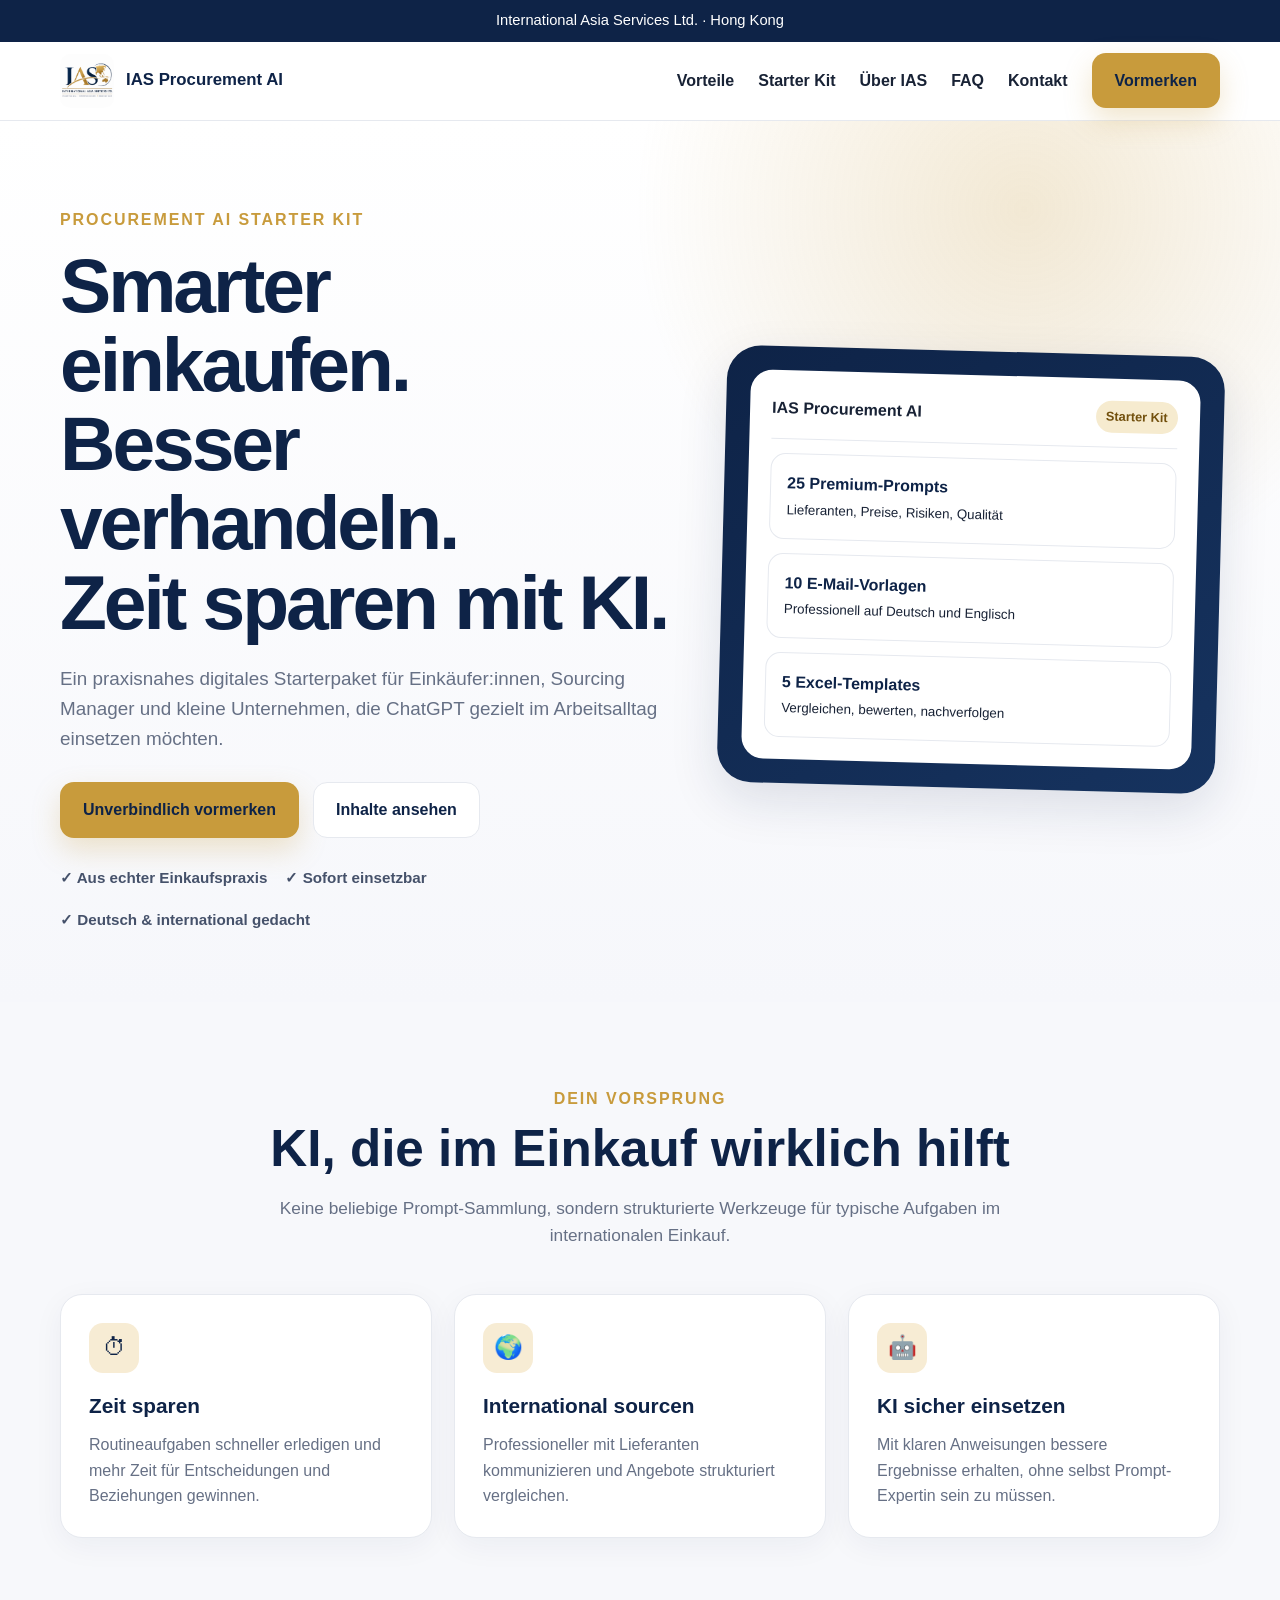
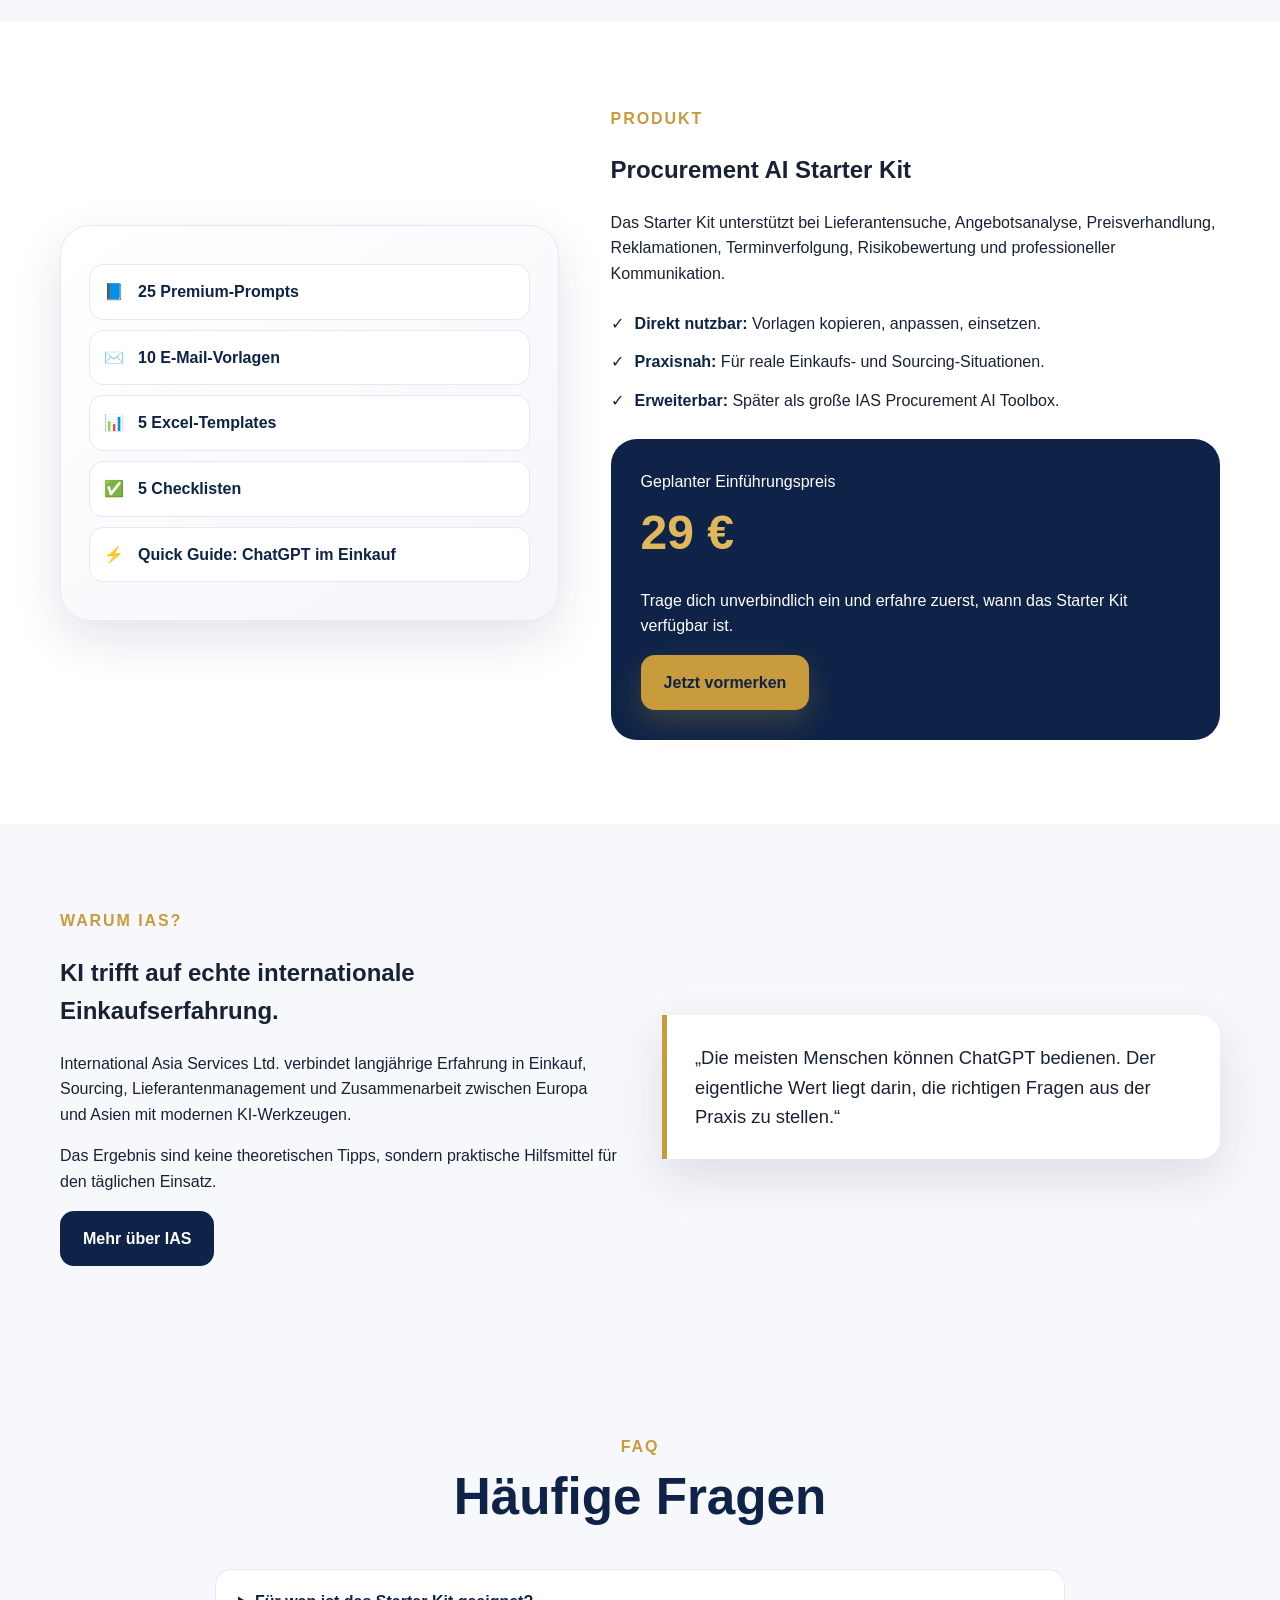
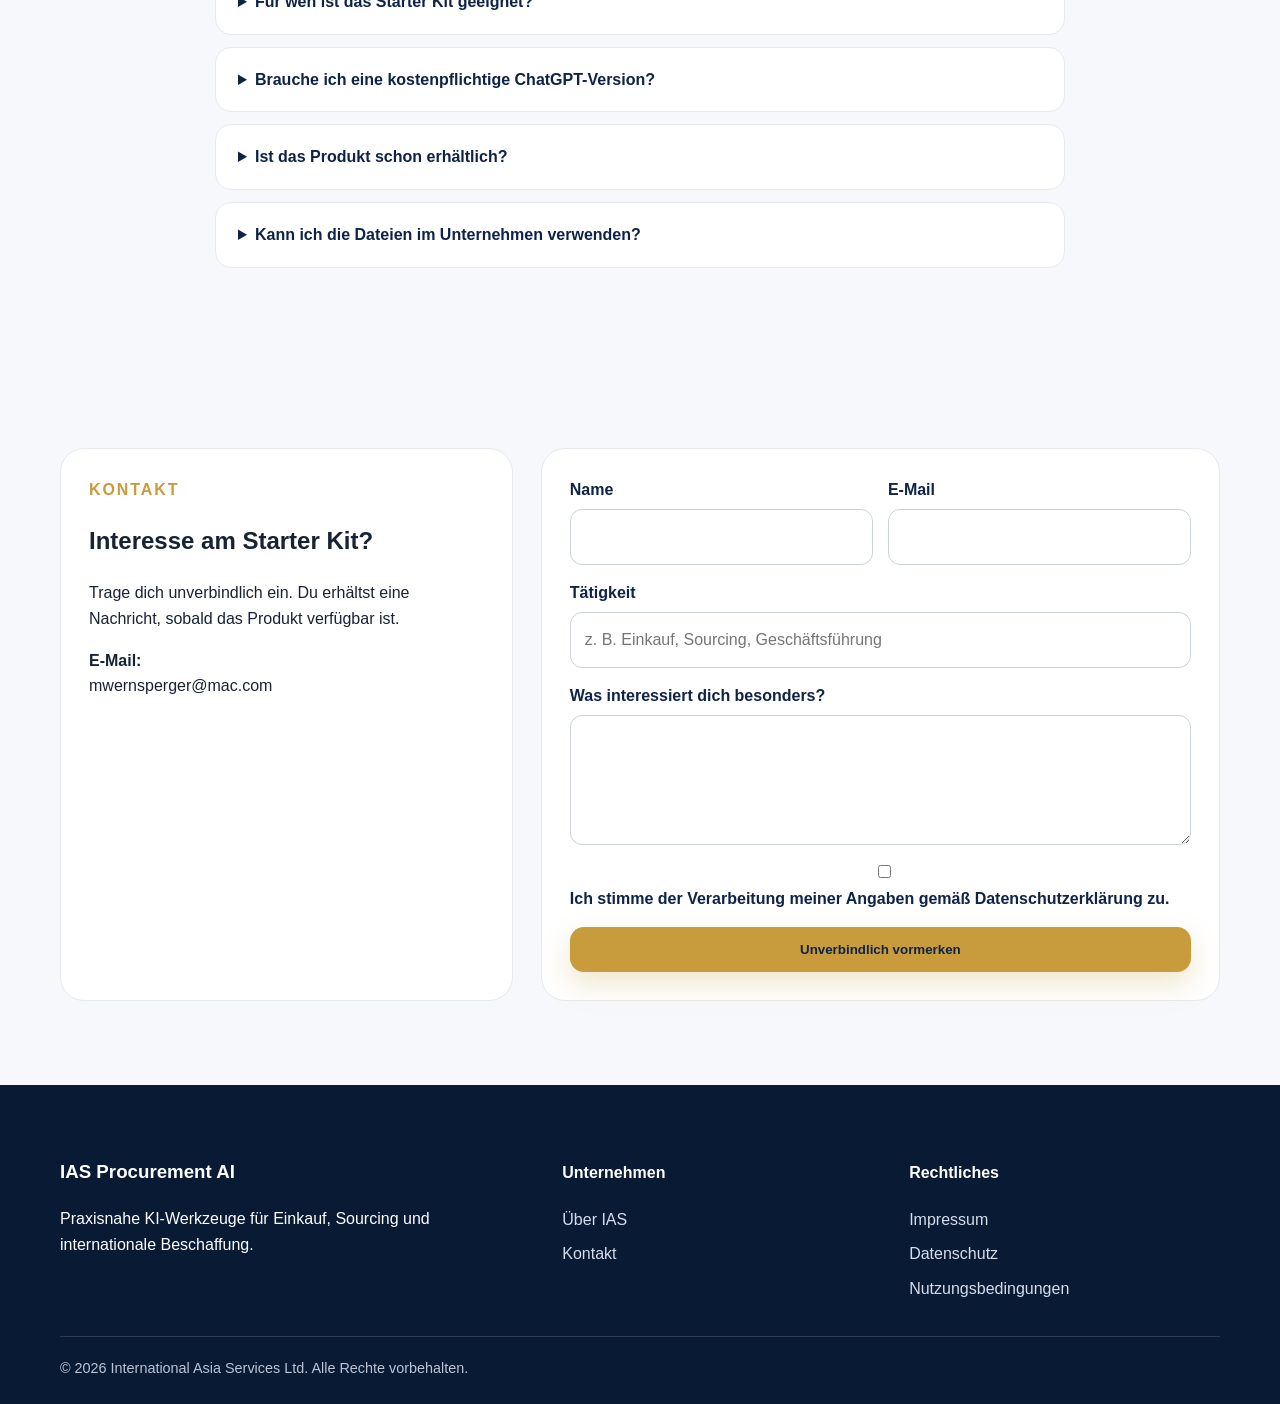
==== index.html @ 0898d4fe "Add files via upload" ====
<!doctype html><html lang="de"><head><meta charset="utf-8"><meta name="viewport" content="width=device-width,initial-scale=1"><title>IAS Procurement AI | Smarter einkaufen mit KI</title><meta name="description" content="Praxisnahe KI-Werkzeuge für Einkauf, Sourcing und Lieferantenmanagement."><link rel="stylesheet" href="assets/css/style.css"></head><body>
<div class="topbar">International Asia Services Ltd. · Hong Kong</div>
<header class="site-header"><div class="container nav"><a class="brand" href="index.html"><img src="assets/images/ias-logo.png" alt="IAS Logo"><span>IAS Procurement AI</span></a><button class="menu-btn" aria-label="Menü">☰</button><nav class="nav-links"><a href="#vorteile">Vorteile</a><a href="#starter-kit">Starter Kit</a><a href="#about">Über IAS</a><a href="#faq">FAQ</a><a href="#kontakt">Kontakt</a><a class="btn btn-primary" href="#kontakt">Vormerken</a></nav></div></header>
<main><section class="hero"><div class="container hero-grid"><div><div class="eyebrow">Procurement AI Starter Kit</div><h1>Smarter einkaufen.<br>Besser verhandeln.<br>Zeit sparen mit KI.</h1><p>Ein praxisnahes digitales Starterpaket für Einkäufer:innen, Sourcing Manager und kleine Unternehmen, die ChatGPT gezielt im Arbeitsalltag einsetzen möchten.</p><div class="hero-actions"><a class="btn btn-primary" href="#kontakt">Unverbindlich vormerken</a><a class="btn btn-ghost" href="#starter-kit">Inhalte ansehen</a></div><div class="trust-row"><span>✓ Aus echter Einkaufspraxis</span><span>✓ Sofort einsetzbar</span><span>✓ Deutsch & international gedacht</span></div></div><div class="mockup"><div class="mockup-inner"><div class="mockup-head"><strong>IAS Procurement AI</strong><span class="mockup-badge">Starter Kit</span></div><div class="mini-card"><strong>25 Premium-Prompts</strong><br><small>Lieferanten, Preise, Risiken, Qualität</small></div><div class="mini-card"><strong>10 E-Mail-Vorlagen</strong><br><small>Professionell auf Deutsch und Englisch</small></div><div class="mini-card"><strong>5 Excel-Templates</strong><br><small>Vergleichen, bewerten, nachverfolgen</small></div></div></div></div></section>
<section id="vorteile"><div class="container"><div class="section-head"><div class="eyebrow">Dein Vorsprung</div><h2>KI, die im Einkauf wirklich hilft</h2><p>Keine beliebige Prompt-Sammlung, sondern strukturierte Werkzeuge für typische Aufgaben im internationalen Einkauf.</p></div><div class="grid-3"><article class="card"><div class="icon">⏱</div><h3>Zeit sparen</h3><p>Routineaufgaben schneller erledigen und mehr Zeit für Entscheidungen und Beziehungen gewinnen.</p></article><article class="card"><div class="icon">🌍</div><h3>International sourcen</h3><p>Professioneller mit Lieferanten kommunizieren und Angebote strukturiert vergleichen.</p></article><article class="card"><div class="icon">🤖</div><h3>KI sicher einsetzen</h3><p>Mit klaren Anweisungen bessere Ergebnisse erhalten, ohne selbst Prompt-Expertin sein zu müssen.</p></article></div></div></section>
<section class="product" id="starter-kit"><div class="container product-grid"><div class="product-panel"><div class="file">📘 <span>25 Premium-Prompts</span></div><div class="file">✉️ <span>10 E-Mail-Vorlagen</span></div><div class="file">📊 <span>5 Excel-Templates</span></div><div class="file">✅ <span>5 Checklisten</span></div><div class="file">⚡ <span>Quick Guide: ChatGPT im Einkauf</span></div></div><div><div class="eyebrow">Produkt</div><h2>Procurement AI Starter Kit</h2><p>Das Starter Kit unterstützt bei Lieferantensuche, Angebotsanalyse, Preisverhandlung, Reklamationen, Terminverfolgung, Risikobewertung und professioneller Kommunikation.</p><div class="checklist"><div class="check">✓ <span><b>Direkt nutzbar:</b> Vorlagen kopieren, anpassen, einsetzen.</span></div><div class="check">✓ <span><b>Praxisnah:</b> Für reale Einkaufs- und Sourcing-Situationen.</span></div><div class="check">✓ <span><b>Erweiterbar:</b> Später als große IAS Procurement AI Toolbox.</span></div></div><div class="price-box"><div>Geplanter Einführungspreis</div><div class="price">29 €</div><p>Trage dich unverbindlich ein und erfahre zuerst, wann das Starter Kit verfügbar ist.</p><a class="btn btn-primary" href="#kontakt">Jetzt vormerken</a></div></div></div></section>
<section id="about"><div class="container about-grid"><div><div class="eyebrow">Warum IAS?</div><h2>KI trifft auf echte internationale Einkaufserfahrung.</h2><p>International Asia Services Ltd. verbindet langjährige Erfahrung in Einkauf, Sourcing, Lieferantenmanagement und Zusammenarbeit zwischen Europa und Asien mit modernen KI-Werkzeugen.</p><p>Das Ergebnis sind keine theoretischen Tipps, sondern praktische Hilfsmittel für den täglichen Einsatz.</p><a class="btn btn-secondary" href="about.html">Mehr über IAS</a></div><div class="quote">„Die meisten Menschen können ChatGPT bedienen. Der eigentliche Wert liegt darin, die richtigen Fragen aus der Praxis zu stellen.“</div></div></section>
<section id="faq"><div class="container"><div class="section-head"><div class="eyebrow">FAQ</div><h2>Häufige Fragen</h2></div><div class="faq"><details><summary>Für wen ist das Starter Kit geeignet?</summary><p>Für Einkaufsassistent:innen, Einkäufer:innen, Sourcing Manager, Produktmanager und kleine Unternehmen mit internationaler Beschaffung.</p></details><details><summary>Brauche ich eine kostenpflichtige ChatGPT-Version?</summary><p>Nein. Viele Inhalte funktionieren bereits mit der kostenlosen Version. Für längere Analysen können kostenpflichtige Funktionen hilfreich sein.</p></details><details><summary>Ist das Produkt schon erhältlich?</summary><p>Das Starter Kit befindet sich in der finalen Erstellung. Über die Vormerkliste erhältst du zuerst Bescheid.</p></details><details><summary>Kann ich die Dateien im Unternehmen verwenden?</summary><p>Ja, im Rahmen der später veröffentlichten Lizenzbedingungen. Eine Weitergabe oder ein Wiederverkauf ist nicht vorgesehen.</p></details></div></div></section>
<section id="kontakt"><div class="container contact-wrap"><div class="contact-card"><div class="eyebrow">Kontakt</div><h2>Interesse am Starter Kit?</h2><p>Trage dich unverbindlich ein. Du erhältst eine Nachricht, sobald das Produkt verfügbar ist.</p><p><strong>E-Mail:</strong><br><a href="mailto:mwernsperger@mac.com">mwernsperger@mac.com</a></p></div><div class="form-card"><form name="starter-kit-interest" method="POST" data-netlify="true" netlify-honeypot="bot-field" action="/thank-you.html"><input type="hidden" name="form-name" value="starter-kit-interest"><p hidden><label>Nicht ausfüllen: <input name="bot-field"></label></p><div class="form-grid"><div class="field"><label for="name">Name</label><input id="name" name="name" required></div><div class="field"><label for="email">E-Mail</label><input id="email" type="email" name="email" required></div><div class="field full"><label for="role">Tätigkeit</label><input id="role" name="role" placeholder="z. B. Einkauf, Sourcing, Geschäftsführung"></div><div class="field full"><label for="message">Was interessiert dich besonders?</label><textarea id="message" name="message"></textarea></div><div class="field full"><label><input type="checkbox" required name="privacy-consent"> Ich stimme der Verarbeitung meiner Angaben gemäß Datenschutzerklärung zu.</label></div><div class="field full"><button class="btn btn-primary" type="submit">Unverbindlich vormerken</button></div></div></form></div></div></section></main>
<footer><div class="container"><div class="footer-grid"><div><h3>IAS Procurement AI</h3><p>Praxisnahe KI-Werkzeuge für Einkauf, Sourcing und internationale Beschaffung.</p></div><div><h4>Unternehmen</h4><div class="footer-links"><a href="about.html">Über IAS</a><a href="#kontakt">Kontakt</a></div></div><div><h4>Rechtliches</h4><div class="footer-links"><a href="impressum.html">Impressum</a><a href="datenschutz.html">Datenschutz</a><a href="nutzungsbedingungen.html">Nutzungsbedingungen</a></div></div></div><div class="footer-bottom">© 2026 International Asia Services Ltd. Alle Rechte vorbehalten.</div></div></footer><script src="assets/js/main.js"></script></body></html>
---- assets/css/style.css ----
:root{--navy:#0e2347;--navy2:#16335f;--gold:#c89b3c;--gold2:#e0b85b;--ink:#182235;--muted:#667085;--bg:#f7f8fb;--white:#fff;--line:#e6e9ef;--radius:22px;--shadow:0 18px 50px rgba(14,35,71,.12)}
*{box-sizing:border-box}html{scroll-behavior:smooth}body{margin:0;font-family:Inter,Arial,sans-serif;color:var(--ink);background:var(--bg);line-height:1.6}a{text-decoration:none;color:inherit}img{max-width:100%;display:block}.container{width:min(1160px,92%);margin:auto}.topbar{background:var(--navy);color:white;text-align:center;padding:9px 16px;font-size:.92rem}.site-header{position:sticky;top:0;z-index:50;background:rgba(255,255,255,.96);backdrop-filter:blur(12px);border-bottom:1px solid var(--line)}.nav{display:flex;align-items:center;justify-content:space-between;min-height:78px;gap:24px}.brand{display:flex;align-items:center;gap:12px;font-weight:800;color:var(--navy)}.brand img{width:54px;height:54px;object-fit:contain;border-radius:10px}.brand span{font-size:1.05rem}.nav-links{display:flex;align-items:center;gap:24px;font-weight:650}.nav-links a:hover{color:var(--gold)}.menu-btn{display:none;border:0;background:none;font-size:1.8rem;color:var(--navy)}.btn{display:inline-flex;align-items:center;justify-content:center;padding:14px 22px;border-radius:14px;font-weight:800;border:1px solid transparent;transition:.2s}.btn:hover{transform:translateY(-2px)}.btn-primary{background:var(--gold);color:var(--navy);box-shadow:0 12px 28px rgba(200,155,60,.25)}.btn-secondary{background:var(--navy);color:white}.btn-ghost{border-color:var(--line);background:white;color:var(--navy)}.hero{padding:86px 0 70px;background:radial-gradient(circle at 80% 10%,rgba(200,155,60,.22),transparent 30%),linear-gradient(180deg,#fff,#f6f7fb)}.hero-grid{display:grid;grid-template-columns:1.1fr .9fr;gap:54px;align-items:center}.eyebrow{color:var(--gold);font-weight:900;letter-spacing:.12em;text-transform:uppercase}.hero h1{font-size:clamp(2.7rem,6vw,5.3rem);line-height:1.03;margin:14px 0 22px;color:var(--navy);letter-spacing:-.04em}.hero p{font-size:1.18rem;color:var(--muted);max-width:680px}.hero-actions{display:flex;gap:14px;flex-wrap:wrap;margin-top:28px}.trust-row{display:flex;gap:18px;flex-wrap:wrap;margin-top:28px;color:#45516a;font-weight:650;font-size:.95rem}.mockup{background:linear-gradient(145deg,var(--navy),var(--navy2));padding:24px;border-radius:34px;box-shadow:var(--shadow);transform:rotate(1.5deg)}.mockup-inner{background:white;border-radius:22px;padding:22px}.mockup-head{display:flex;justify-content:space-between;align-items:center;border-bottom:1px solid var(--line);padding-bottom:14px}.mockup-badge{background:#f6ebcf;color:#72500d;padding:6px 10px;border-radius:999px;font-size:.8rem;font-weight:800}.mini-card{padding:16px;border:1px solid var(--line);border-radius:15px;margin-top:14px}.mini-card strong{color:var(--navy)}section{padding:84px 0}.section-head{text-align:center;max-width:760px;margin:0 auto 44px}.section-head h2{font-size:clamp(2rem,4vw,3.5rem);line-height:1.12;color:var(--navy);margin:8px 0 14px}.section-head p{color:var(--muted);font-size:1.08rem}.grid-3{display:grid;grid-template-columns:repeat(3,1fr);gap:22px}.card{background:white;border:1px solid var(--line);border-radius:var(--radius);padding:28px;box-shadow:0 8px 30px rgba(14,35,71,.05)}.icon{width:50px;height:50px;border-radius:14px;display:grid;place-items:center;background:#f7ecd4;color:var(--navy);font-size:1.45rem;margin-bottom:16px}.card h3{color:var(--navy);font-size:1.3rem;margin:0 0 10px}.card p{color:var(--muted);margin:0}.product{background:white}.product-grid{display:grid;grid-template-columns:.9fr 1.1fr;gap:52px;align-items:center}.product-panel{background:linear-gradient(145deg,#fff,#f4f6fa);border:1px solid var(--line);border-radius:30px;padding:28px;box-shadow:var(--shadow)}.file{display:flex;align-items:center;gap:14px;padding:14px;background:white;border:1px solid var(--line);border-radius:14px;margin:10px 0}.file span{font-weight:750;color:var(--navy)}.checklist{display:grid;gap:13px;margin:24px 0}.check{display:flex;gap:11px;align-items:flex-start}.check b{color:var(--navy)}.price-box{background:var(--navy);color:white;border-radius:26px;padding:30px;margin-top:26px}.price{font-size:3rem;font-weight:900;color:var(--gold2)}.about-grid{display:grid;grid-template-columns:1fr 1fr;gap:44px;align-items:center}.quote{background:white;border-left:5px solid var(--gold);padding:28px;border-radius:0 20px 20px 0;box-shadow:var(--shadow);font-size:1.15rem}.faq{max-width:850px;margin:auto}.faq details{background:white;border:1px solid var(--line);border-radius:16px;padding:19px 22px;margin:12px 0}.faq summary{cursor:pointer;font-weight:800;color:var(--navy)}.contact-wrap{display:grid;grid-template-columns:.8fr 1.2fr;gap:28px}.contact-card,.form-card{background:white;border:1px solid var(--line);border-radius:24px;padding:28px}.form-grid{display:grid;grid-template-columns:1fr 1fr;gap:15px}.field{display:flex;flex-direction:column;gap:7px}.field.full{grid-column:1/-1}label{font-weight:750;color:var(--navy)}input,textarea,select{width:100%;padding:14px;border:1px solid #ccd2dd;border-radius:12px;font:inherit;background:white}textarea{min-height:130px;resize:vertical}.legal{max-width:900px;margin:auto;background:white;padding:38px;border:1px solid var(--line);border-radius:24px}.legal h1,.legal h2{color:var(--navy)}footer{background:#091a35;color:white;padding:54px 0 24px}.footer-grid{display:grid;grid-template-columns:1.2fr .8fr .8fr;gap:36px}.footer-links{display:grid;gap:9px;color:#d7ddeb}.footer-bottom{border-top:1px solid rgba(255,255,255,.15);margin-top:34px;padding-top:20px;color:#bac4d6;font-size:.9rem}.notice{font-size:.88rem;color:var(--muted)}
@media(max-width:860px){.menu-btn{display:block}.nav-links{position:absolute;left:0;right:0;top:78px;background:white;border-bottom:1px solid var(--line);padding:18px 4%;display:none;flex-direction:column;align-items:stretch}.nav-links.open{display:flex}.nav-links .btn{width:100%}.hero-grid,.product-grid,.about-grid,.contact-wrap{grid-template-columns:1fr}.grid-3{grid-template-columns:1fr}.hero{padding-top:58px}.mockup{transform:none}.form-grid{grid-template-columns:1fr}.footer-grid{grid-template-columns:1fr}.brand span{display:none}}
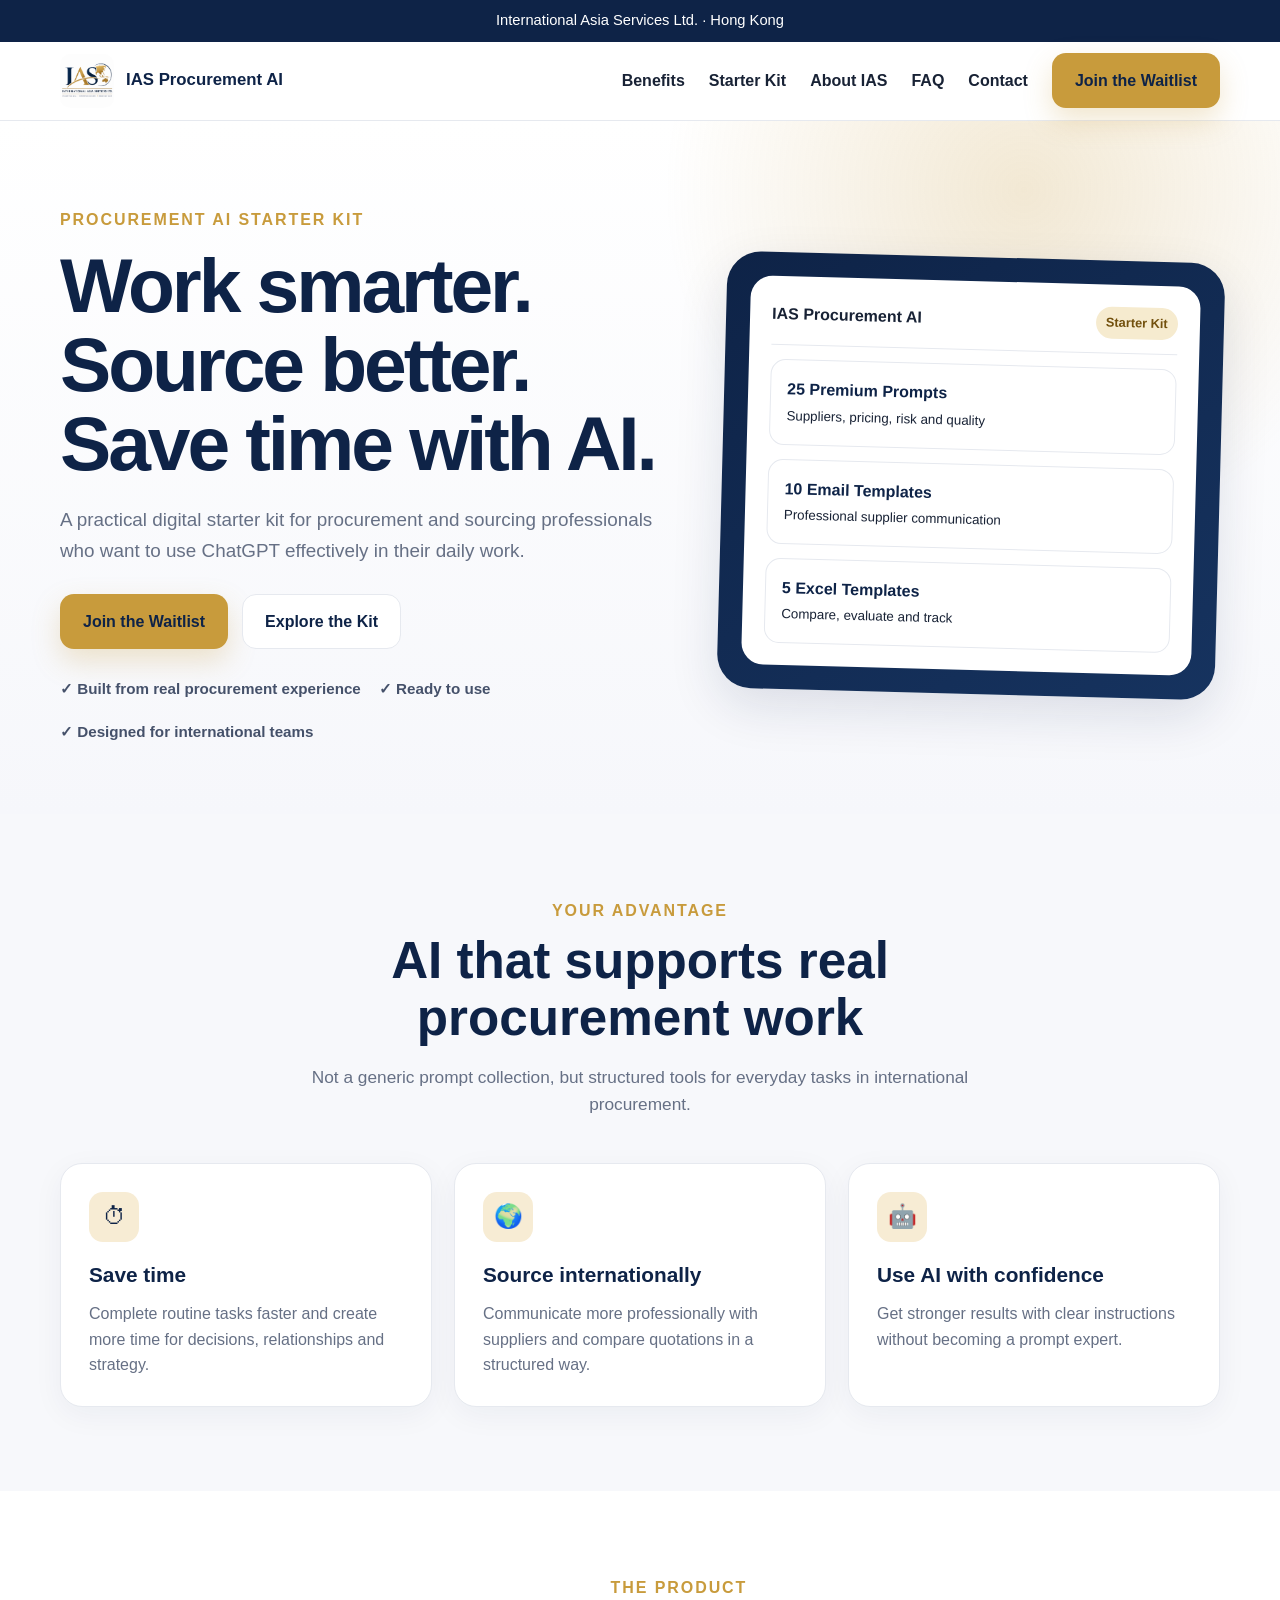
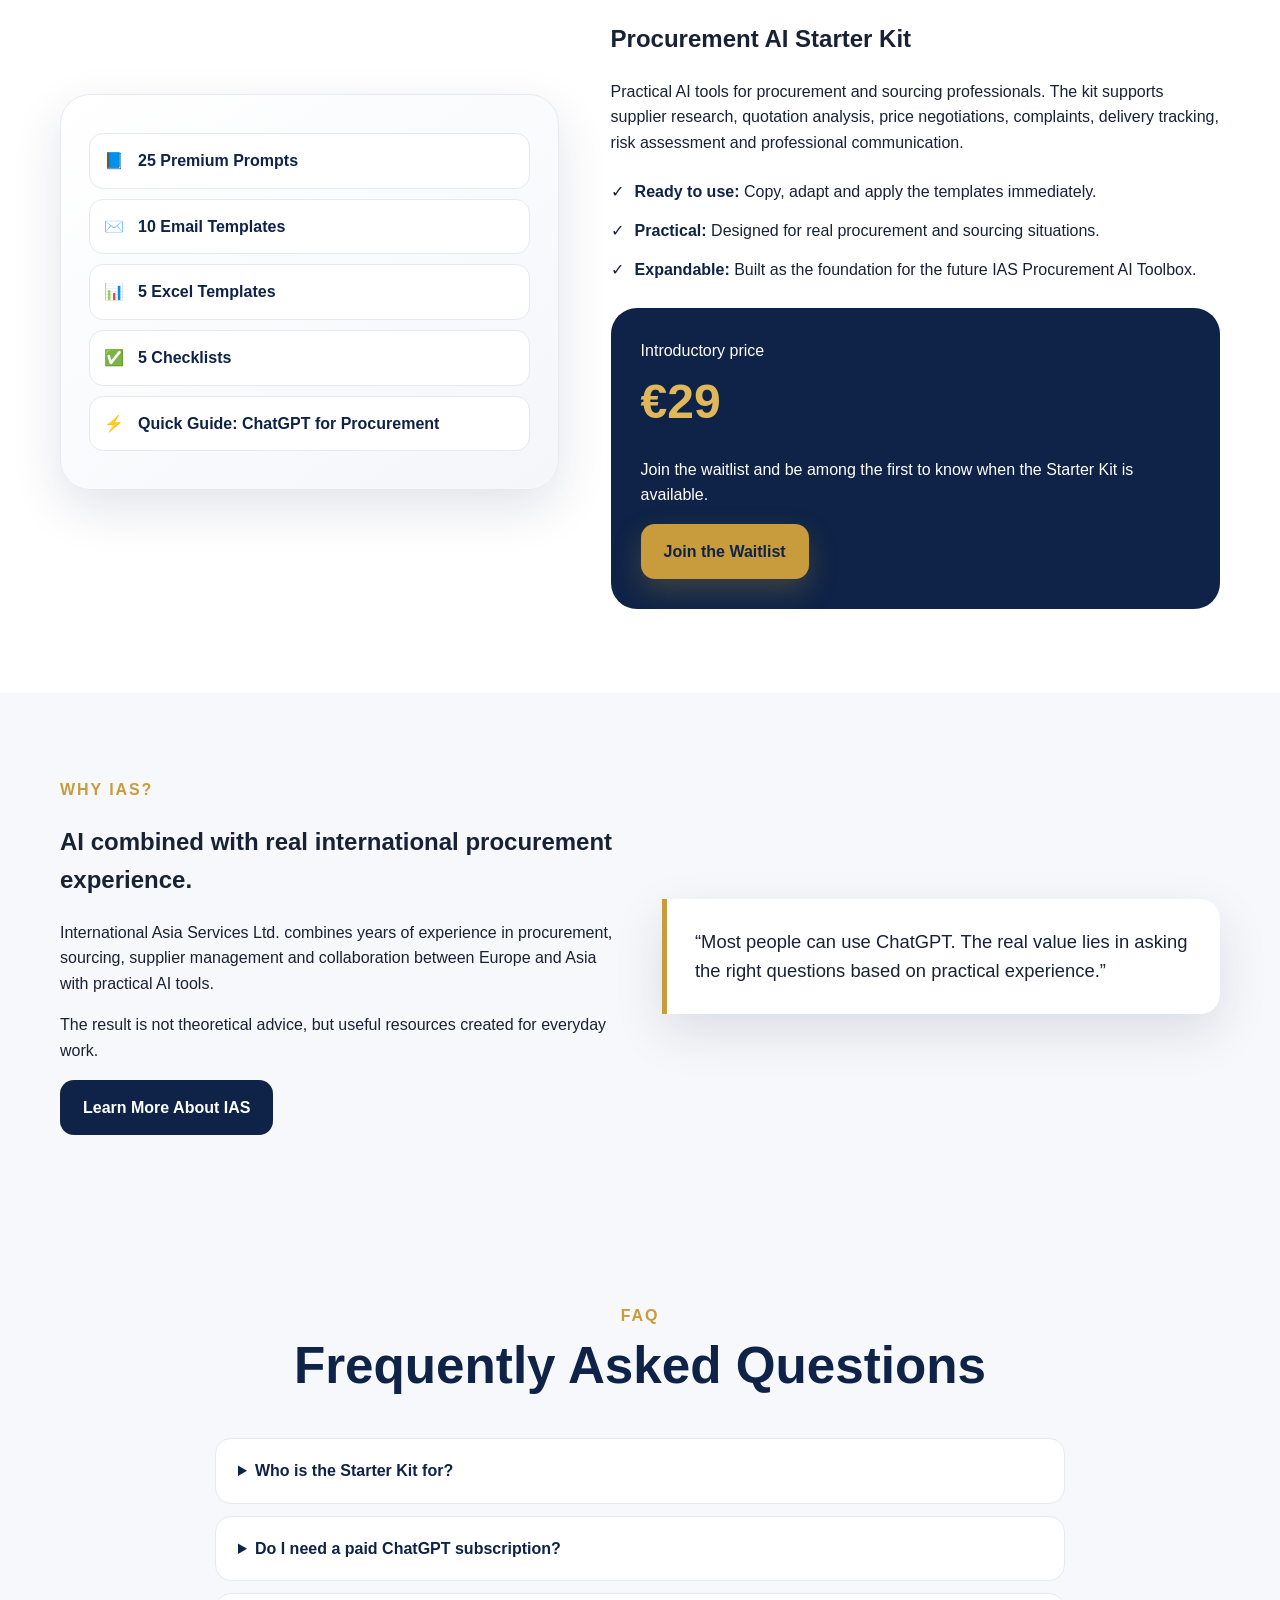
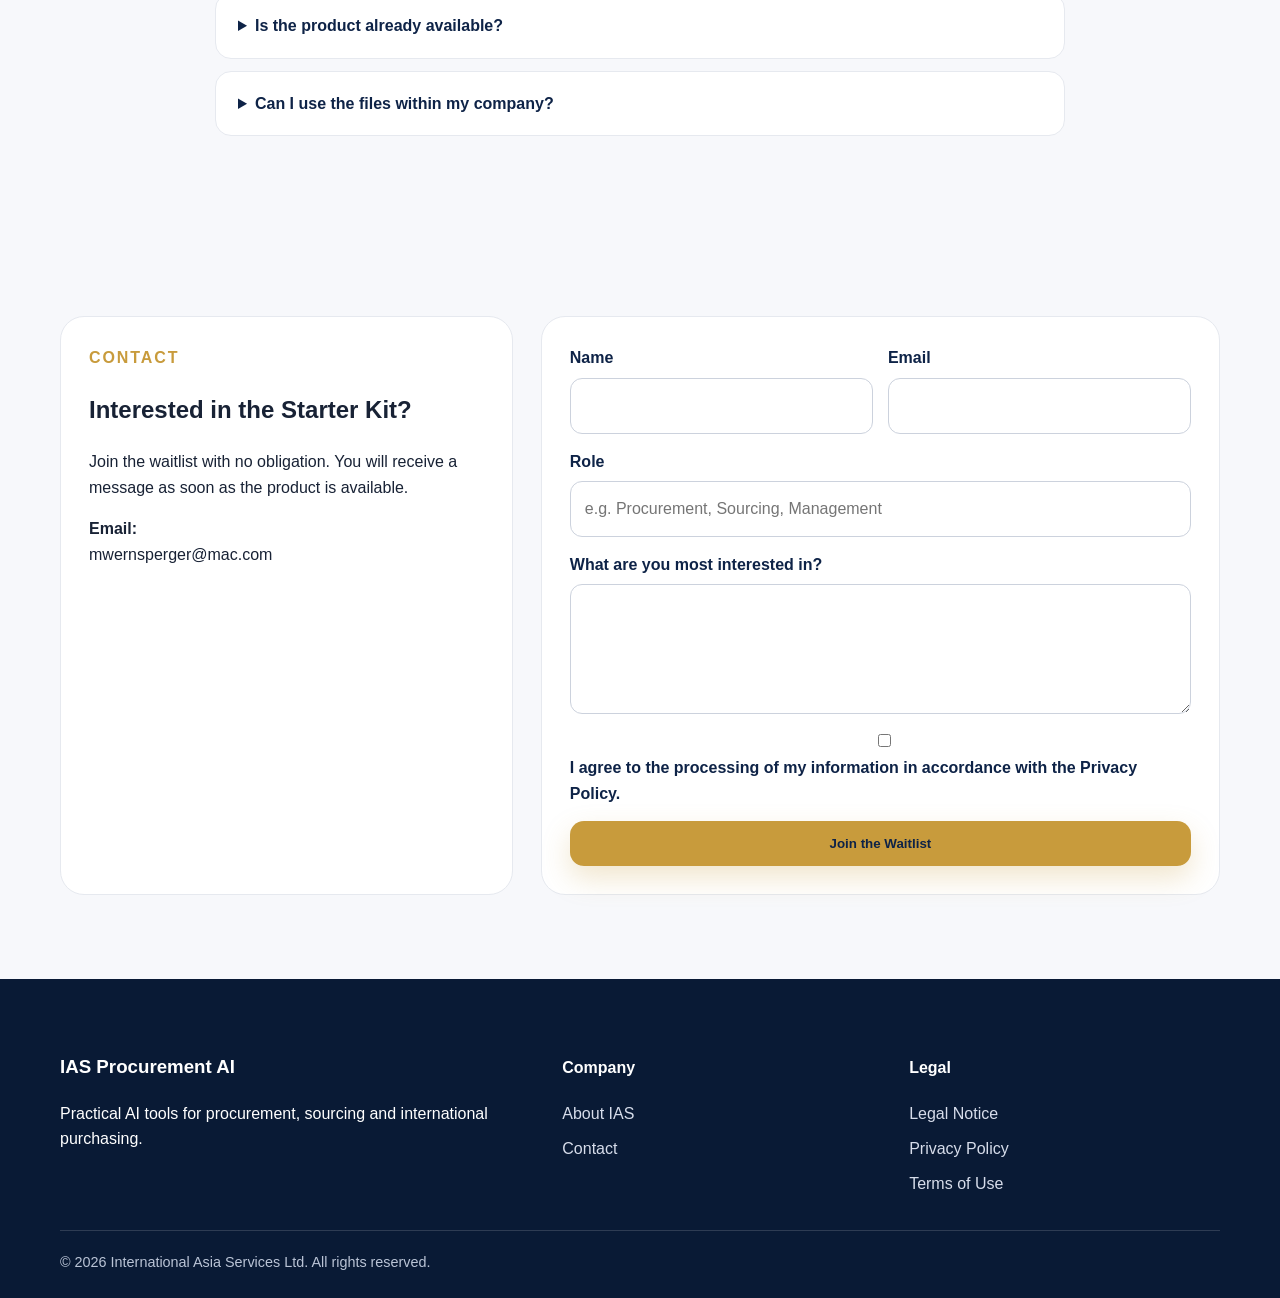
==== commit 614ab081: "Add files via upload" ====
--- a/index.html
+++ b/index.html
@@ -1,10 +1,10 @@
-<!doctype html><html lang="de"><head><meta charset="utf-8"><meta name="viewport" content="width=device-width,initial-scale=1"><title>IAS Procurement AI | Smarter einkaufen mit KI</title><meta name="description" content="Praxisnahe KI-Werkzeuge für Einkauf, Sourcing und Lieferantenmanagement."><link rel="stylesheet" href="assets/css/style.css"></head><body>
+<!doctype html><html lang="en"><head><meta charset="utf-8"><meta name="viewport" content="width=device-width,initial-scale=1"><title>IAS Procurement AI | Work Smarter with AI</title><meta name="description" content="Practical AI tools for procurement, sourcing and supplier management."><link rel="stylesheet" href="assets/css/style.css"></head><body>
 <div class="topbar">International Asia Services Ltd. · Hong Kong</div>
-<header class="site-header"><div class="container nav"><a class="brand" href="index.html"><img src="assets/images/ias-logo.png" alt="IAS Logo"><span>IAS Procurement AI</span></a><button class="menu-btn" aria-label="Menü">☰</button><nav class="nav-links"><a href="#vorteile">Vorteile</a><a href="#starter-kit">Starter Kit</a><a href="#about">Über IAS</a><a href="#faq">FAQ</a><a href="#kontakt">Kontakt</a><a class="btn btn-primary" href="#kontakt">Vormerken</a></nav></div></header>
-<main><section class="hero"><div class="container hero-grid"><div><div class="eyebrow">Procurement AI Starter Kit</div><h1>Smarter einkaufen.<br>Besser verhandeln.<br>Zeit sparen mit KI.</h1><p>Ein praxisnahes digitales Starterpaket für Einkäufer:innen, Sourcing Manager und kleine Unternehmen, die ChatGPT gezielt im Arbeitsalltag einsetzen möchten.</p><div class="hero-actions"><a class="btn btn-primary" href="#kontakt">Unverbindlich vormerken</a><a class="btn btn-ghost" href="#starter-kit">Inhalte ansehen</a></div><div class="trust-row"><span>✓ Aus echter Einkaufspraxis</span><span>✓ Sofort einsetzbar</span><span>✓ Deutsch & international gedacht</span></div></div><div class="mockup"><div class="mockup-inner"><div class="mockup-head"><strong>IAS Procurement AI</strong><span class="mockup-badge">Starter Kit</span></div><div class="mini-card"><strong>25 Premium-Prompts</strong><br><small>Lieferanten, Preise, Risiken, Qualität</small></div><div class="mini-card"><strong>10 E-Mail-Vorlagen</strong><br><small>Professionell auf Deutsch und Englisch</small></div><div class="mini-card"><strong>5 Excel-Templates</strong><br><small>Vergleichen, bewerten, nachverfolgen</small></div></div></div></div></section>
-<section id="vorteile"><div class="container"><div class="section-head"><div class="eyebrow">Dein Vorsprung</div><h2>KI, die im Einkauf wirklich hilft</h2><p>Keine beliebige Prompt-Sammlung, sondern strukturierte Werkzeuge für typische Aufgaben im internationalen Einkauf.</p></div><div class="grid-3"><article class="card"><div class="icon">⏱</div><h3>Zeit sparen</h3><p>Routineaufgaben schneller erledigen und mehr Zeit für Entscheidungen und Beziehungen gewinnen.</p></article><article class="card"><div class="icon">🌍</div><h3>International sourcen</h3><p>Professioneller mit Lieferanten kommunizieren und Angebote strukturiert vergleichen.</p></article><article class="card"><div class="icon">🤖</div><h3>KI sicher einsetzen</h3><p>Mit klaren Anweisungen bessere Ergebnisse erhalten, ohne selbst Prompt-Expertin sein zu müssen.</p></article></div></div></section>
-<section class="product" id="starter-kit"><div class="container product-grid"><div class="product-panel"><div class="file">📘 <span>25 Premium-Prompts</span></div><div class="file">✉️ <span>10 E-Mail-Vorlagen</span></div><div class="file">📊 <span>5 Excel-Templates</span></div><div class="file">✅ <span>5 Checklisten</span></div><div class="file">⚡ <span>Quick Guide: ChatGPT im Einkauf</span></div></div><div><div class="eyebrow">Produkt</div><h2>Procurement AI Starter Kit</h2><p>Das Starter Kit unterstützt bei Lieferantensuche, Angebotsanalyse, Preisverhandlung, Reklamationen, Terminverfolgung, Risikobewertung und professioneller Kommunikation.</p><div class="checklist"><div class="check">✓ <span><b>Direkt nutzbar:</b> Vorlagen kopieren, anpassen, einsetzen.</span></div><div class="check">✓ <span><b>Praxisnah:</b> Für reale Einkaufs- und Sourcing-Situationen.</span></div><div class="check">✓ <span><b>Erweiterbar:</b> Später als große IAS Procurement AI Toolbox.</span></div></div><div class="price-box"><div>Geplanter Einführungspreis</div><div class="price">29 €</div><p>Trage dich unverbindlich ein und erfahre zuerst, wann das Starter Kit verfügbar ist.</p><a class="btn btn-primary" href="#kontakt">Jetzt vormerken</a></div></div></div></section>
-<section id="about"><div class="container about-grid"><div><div class="eyebrow">Warum IAS?</div><h2>KI trifft auf echte internationale Einkaufserfahrung.</h2><p>International Asia Services Ltd. verbindet langjährige Erfahrung in Einkauf, Sourcing, Lieferantenmanagement und Zusammenarbeit zwischen Europa und Asien mit modernen KI-Werkzeugen.</p><p>Das Ergebnis sind keine theoretischen Tipps, sondern praktische Hilfsmittel für den täglichen Einsatz.</p><a class="btn btn-secondary" href="about.html">Mehr über IAS</a></div><div class="quote">„Die meisten Menschen können ChatGPT bedienen. Der eigentliche Wert liegt darin, die richtigen Fragen aus der Praxis zu stellen.“</div></div></section>
-<section id="faq"><div class="container"><div class="section-head"><div class="eyebrow">FAQ</div><h2>Häufige Fragen</h2></div><div class="faq"><details><summary>Für wen ist das Starter Kit geeignet?</summary><p>Für Einkaufsassistent:innen, Einkäufer:innen, Sourcing Manager, Produktmanager und kleine Unternehmen mit internationaler Beschaffung.</p></details><details><summary>Brauche ich eine kostenpflichtige ChatGPT-Version?</summary><p>Nein. Viele Inhalte funktionieren bereits mit der kostenlosen Version. Für längere Analysen können kostenpflichtige Funktionen hilfreich sein.</p></details><details><summary>Ist das Produkt schon erhältlich?</summary><p>Das Starter Kit befindet sich in der finalen Erstellung. Über die Vormerkliste erhältst du zuerst Bescheid.</p></details><details><summary>Kann ich die Dateien im Unternehmen verwenden?</summary><p>Ja, im Rahmen der später veröffentlichten Lizenzbedingungen. Eine Weitergabe oder ein Wiederverkauf ist nicht vorgesehen.</p></details></div></div></section>
-<section id="kontakt"><div class="container contact-wrap"><div class="contact-card"><div class="eyebrow">Kontakt</div><h2>Interesse am Starter Kit?</h2><p>Trage dich unverbindlich ein. Du erhältst eine Nachricht, sobald das Produkt verfügbar ist.</p><p><strong>E-Mail:</strong><br><a href="mailto:mwernsperger@mac.com">mwernsperger@mac.com</a></p></div><div class="form-card"><form name="starter-kit-interest" method="POST" data-netlify="true" netlify-honeypot="bot-field" action="/thank-you.html"><input type="hidden" name="form-name" value="starter-kit-interest"><p hidden><label>Nicht ausfüllen: <input name="bot-field"></label></p><div class="form-grid"><div class="field"><label for="name">Name</label><input id="name" name="name" required></div><div class="field"><label for="email">E-Mail</label><input id="email" type="email" name="email" required></div><div class="field full"><label for="role">Tätigkeit</label><input id="role" name="role" placeholder="z. B. Einkauf, Sourcing, Geschäftsführung"></div><div class="field full"><label for="message">Was interessiert dich besonders?</label><textarea id="message" name="message"></textarea></div><div class="field full"><label><input type="checkbox" required name="privacy-consent"> Ich stimme der Verarbeitung meiner Angaben gemäß Datenschutzerklärung zu.</label></div><div class="field full"><button class="btn btn-primary" type="submit">Unverbindlich vormerken</button></div></div></form></div></div></section></main>
-<footer><div class="container"><div class="footer-grid"><div><h3>IAS Procurement AI</h3><p>Praxisnahe KI-Werkzeuge für Einkauf, Sourcing und internationale Beschaffung.</p></div><div><h4>Unternehmen</h4><div class="footer-links"><a href="about.html">Über IAS</a><a href="#kontakt">Kontakt</a></div></div><div><h4>Rechtliches</h4><div class="footer-links"><a href="impressum.html">Impressum</a><a href="datenschutz.html">Datenschutz</a><a href="nutzungsbedingungen.html">Nutzungsbedingungen</a></div></div></div><div class="footer-bottom">© 2026 International Asia Services Ltd. Alle Rechte vorbehalten.</div></div></footer><script src="assets/js/main.js"></script></body></html>
+<header class="site-header"><div class="container nav"><a class="brand" href="index.html"><img src="assets/images/ias-logo.png" alt="IAS Logo"><span>IAS Procurement AI</span></a><button class="menu-btn" aria-label="Menu">☰</button><nav class="nav-links"><a href="#benefits">Benefits</a><a href="#starter-kit">Starter Kit</a><a href="#about">About IAS</a><a href="#faq">FAQ</a><a href="#contact">Contact</a><a class="btn btn-primary" href="#contact">Join the Waitlist</a></nav></div></header>
+<main><section class="hero"><div class="container hero-grid"><div><div class="eyebrow">Procurement AI Starter Kit</div><h1>Work smarter.<br>Source better.<br>Save time with AI.</h1><p>A practical digital starter kit for procurement and sourcing professionals who want to use ChatGPT effectively in their daily work.</p><div class="hero-actions"><a class="btn btn-primary" href="#contact">Join the Waitlist</a><a class="btn btn-ghost" href="#starter-kit">Explore the Kit</a></div><div class="trust-row"><span>✓ Built from real procurement experience</span><span>✓ Ready to use</span><span>✓ Designed for international teams</span></div></div><div class="mockup"><div class="mockup-inner"><div class="mockup-head"><strong>IAS Procurement AI</strong><span class="mockup-badge">Starter Kit</span></div><div class="mini-card"><strong>25 Premium Prompts</strong><br><small>Suppliers, pricing, risk and quality</small></div><div class="mini-card"><strong>10 Email Templates</strong><br><small>Professional supplier communication</small></div><div class="mini-card"><strong>5 Excel Templates</strong><br><small>Compare, evaluate and track</small></div></div></div></div></section>
+<section id="benefits"><div class="container"><div class="section-head"><div class="eyebrow">Your Advantage</div><h2>AI that supports real procurement work</h2><p>Not a generic prompt collection, but structured tools for everyday tasks in international procurement.</p></div><div class="grid-3"><article class="card"><div class="icon">⏱</div><h3>Save time</h3><p>Complete routine tasks faster and create more time for decisions, relationships and strategy.</p></article><article class="card"><div class="icon">🌍</div><h3>Source internationally</h3><p>Communicate more professionally with suppliers and compare quotations in a structured way.</p></article><article class="card"><div class="icon">🤖</div><h3>Use AI with confidence</h3><p>Get stronger results with clear instructions without becoming a prompt expert.</p></article></div></div></section>
+<section class="product" id="starter-kit"><div class="container product-grid"><div class="product-panel"><div class="file">📘 <span>25 Premium Prompts</span></div><div class="file">✉️ <span>10 Email Templates</span></div><div class="file">📊 <span>5 Excel Templates</span></div><div class="file">✅ <span>5 Checklists</span></div><div class="file">⚡ <span>Quick Guide: ChatGPT for Procurement</span></div></div><div><div class="eyebrow">The Product</div><h2>Procurement AI Starter Kit</h2><p>Practical AI tools for procurement and sourcing professionals. The kit supports supplier research, quotation analysis, price negotiations, complaints, delivery tracking, risk assessment and professional communication.</p><div class="checklist"><div class="check">✓ <span><b>Ready to use:</b> Copy, adapt and apply the templates immediately.</span></div><div class="check">✓ <span><b>Practical:</b> Designed for real procurement and sourcing situations.</span></div><div class="check">✓ <span><b>Expandable:</b> Built as the foundation for the future IAS Procurement AI Toolbox.</span></div></div><div class="price-box"><div>Introductory price</div><div class="price">€29</div><p>Join the waitlist and be among the first to know when the Starter Kit is available.</p><a class="btn btn-primary" href="#contact">Join the Waitlist</a></div></div></div></section>
+<section id="about"><div class="container about-grid"><div><div class="eyebrow">Why IAS?</div><h2>AI combined with real international procurement experience.</h2><p>International Asia Services Ltd. combines years of experience in procurement, sourcing, supplier management and collaboration between Europe and Asia with practical AI tools.</p><p>The result is not theoretical advice, but useful resources created for everyday work.</p><a class="btn btn-secondary" href="about.html">Learn More About IAS</a></div><div class="quote">“Most people can use ChatGPT. The real value lies in asking the right questions based on practical experience.”</div></div></section>
+<section id="faq"><div class="container"><div class="section-head"><div class="eyebrow">FAQ</div><h2>Frequently Asked Questions</h2></div><div class="faq"><details><summary>Who is the Starter Kit for?</summary><p>Procurement assistants, buyers, sourcing managers, product managers and small businesses involved in international purchasing.</p></details><details><summary>Do I need a paid ChatGPT subscription?</summary><p>No. Many of the tools work with the free version. Paid features may be useful for longer analyses or larger files.</p></details><details><summary>Is the product already available?</summary><p>The Starter Kit is currently being finalised. Join the waitlist to receive the launch announcement first.</p></details><details><summary>Can I use the files within my company?</summary><p>Yes, subject to the licence terms published with the product. Redistribution and resale will not be permitted.</p></details></div></div></section>
+<section id="contact"><div class="container contact-wrap"><div class="contact-card"><div class="eyebrow">Contact</div><h2>Interested in the Starter Kit?</h2><p>Join the waitlist with no obligation. You will receive a message as soon as the product is available.</p><p><strong>Email:</strong><br><a href="mailto:mwernsperger@mac.com">mwernsperger@mac.com</a></p></div><div class="form-card"><form name="starter-kit-interest" method="POST" data-netlify="true" netlify-honeypot="bot-field" action="/thank-you.html"><input type="hidden" name="form-name" value="starter-kit-interest"><p hidden><label>Do not fill this out: <input name="bot-field"></label></p><div class="form-grid"><div class="field"><label for="name">Name</label><input id="name" name="name" required></div><div class="field"><label for="email">Email</label><input id="email" type="email" name="email" required></div><div class="field full"><label for="role">Role</label><input id="role" name="role" placeholder="e.g. Procurement, Sourcing, Management"></div><div class="field full"><label for="message">What are you most interested in?</label><textarea id="message" name="message"></textarea></div><div class="field full"><label><input type="checkbox" required name="privacy-consent"> I agree to the processing of my information in accordance with the Privacy Policy.</label></div><div class="field full"><button class="btn btn-primary" type="submit">Join the Waitlist</button></div></div></form></div></div></section></main>
+<footer><div class="container"><div class="footer-grid"><div><h3>IAS Procurement AI</h3><p>Practical AI tools for procurement, sourcing and international purchasing.</p></div><div><h4>Company</h4><div class="footer-links"><a href="about.html">About IAS</a><a href="#contact">Contact</a></div></div><div><h4>Legal</h4><div class="footer-links"><a href="impressum.html">Legal Notice</a><a href="datenschutz.html">Privacy Policy</a><a href="nutzungsbedingungen.html">Terms of Use</a></div></div></div><div class="footer-bottom">© 2026 International Asia Services Ltd. All rights reserved.</div></div></footer><script src="assets/js/main.js"></script></body></html>
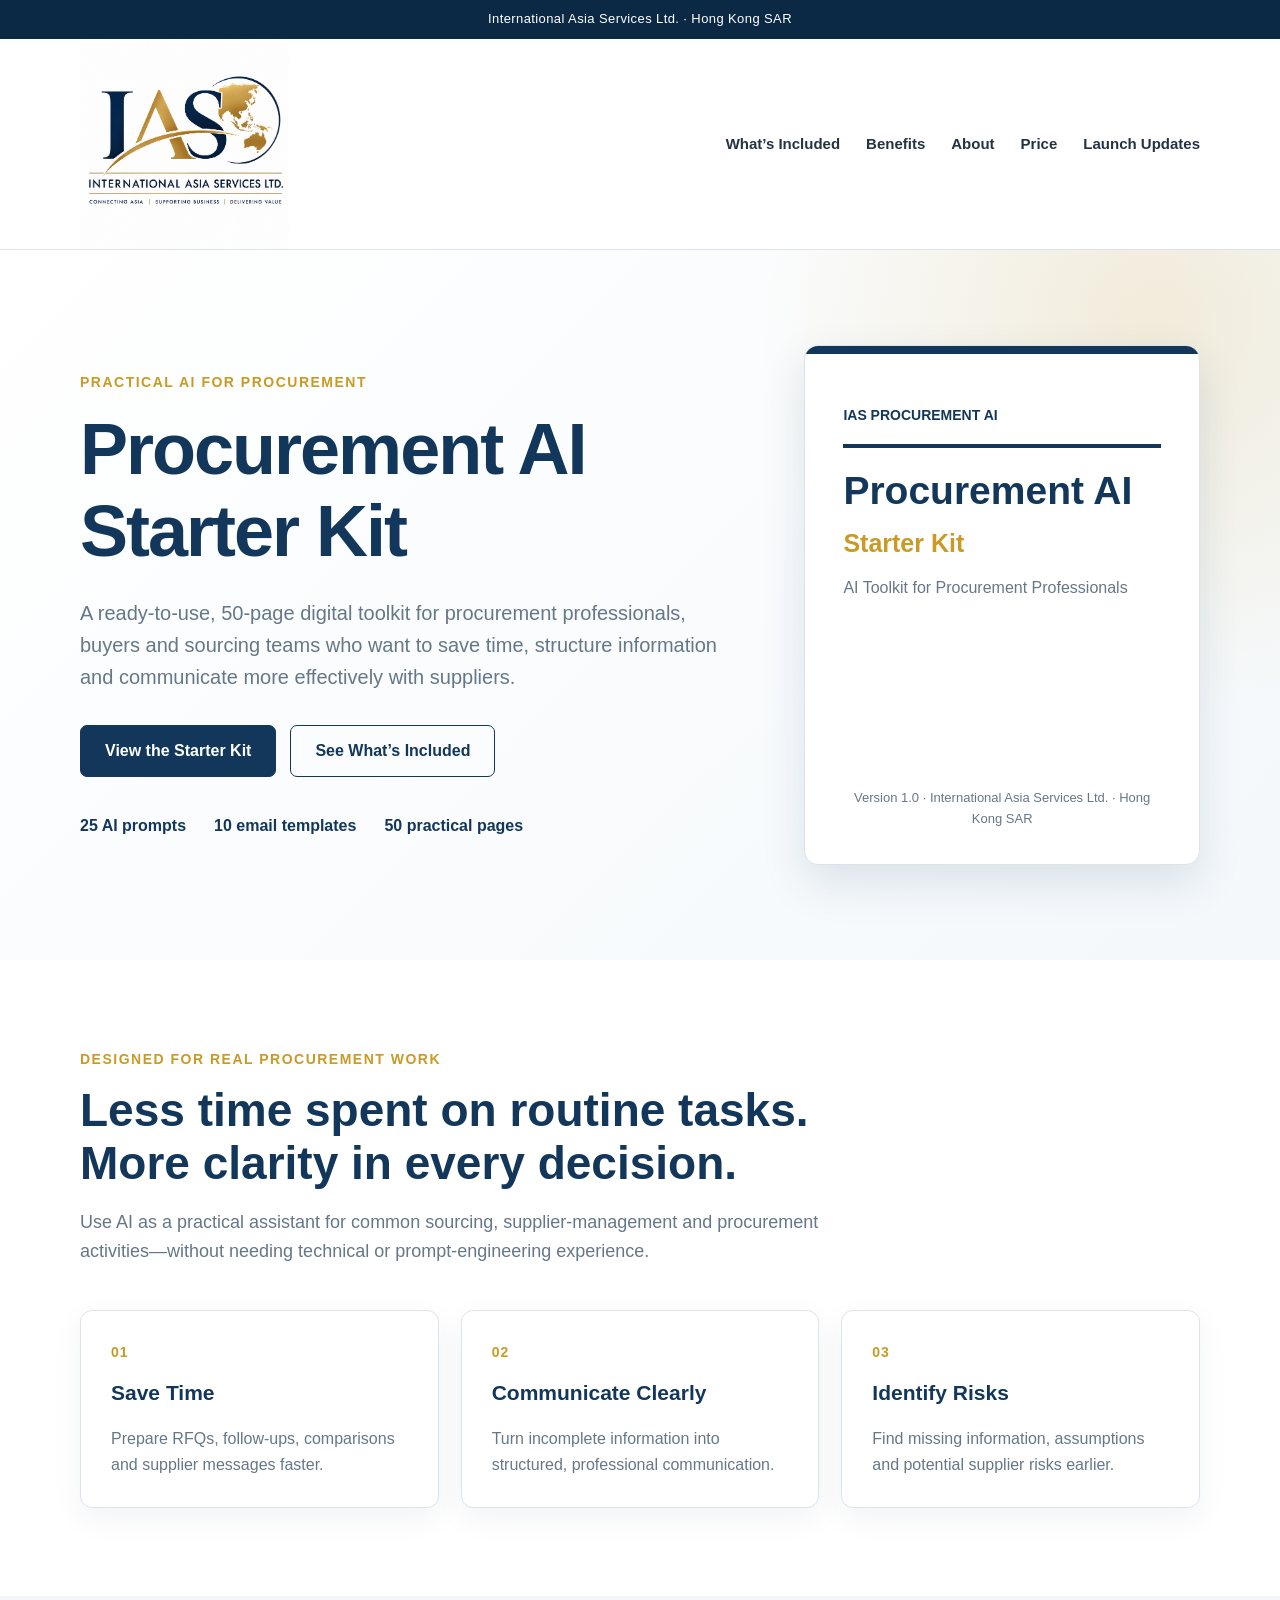
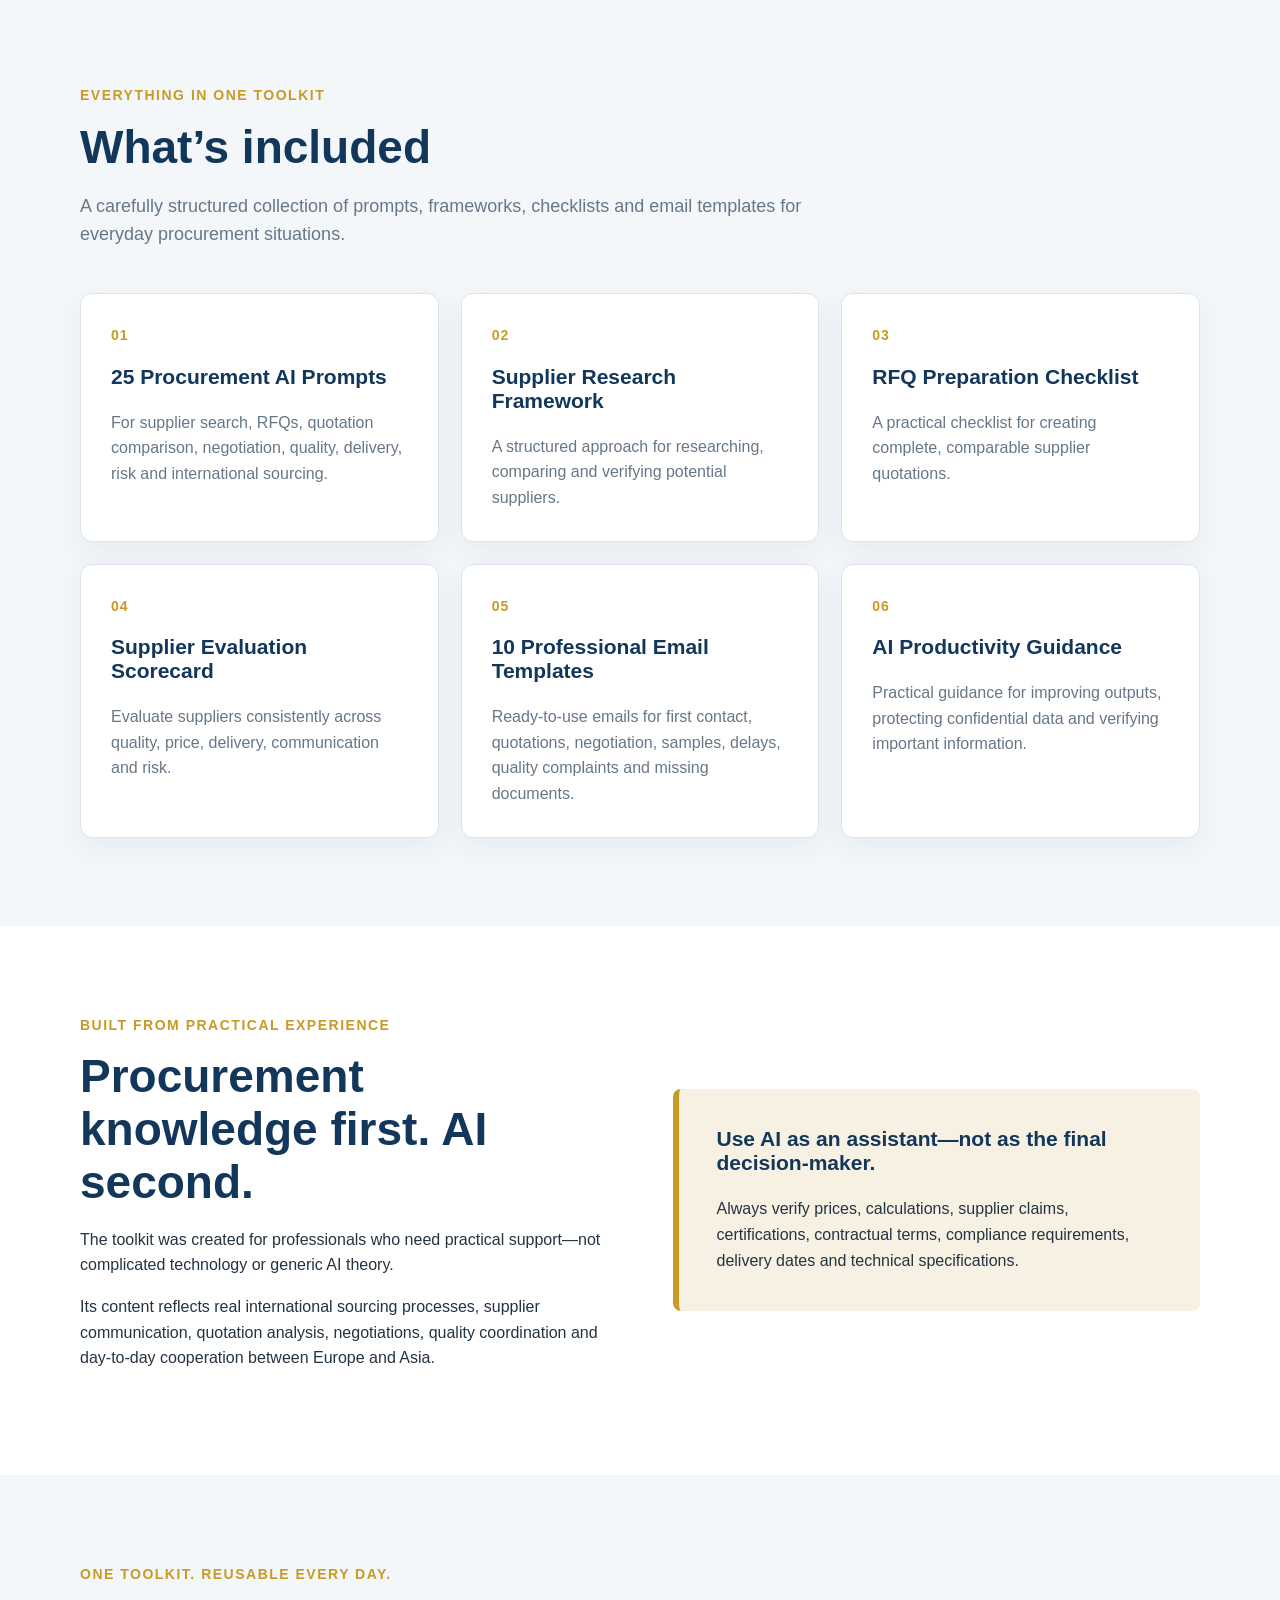
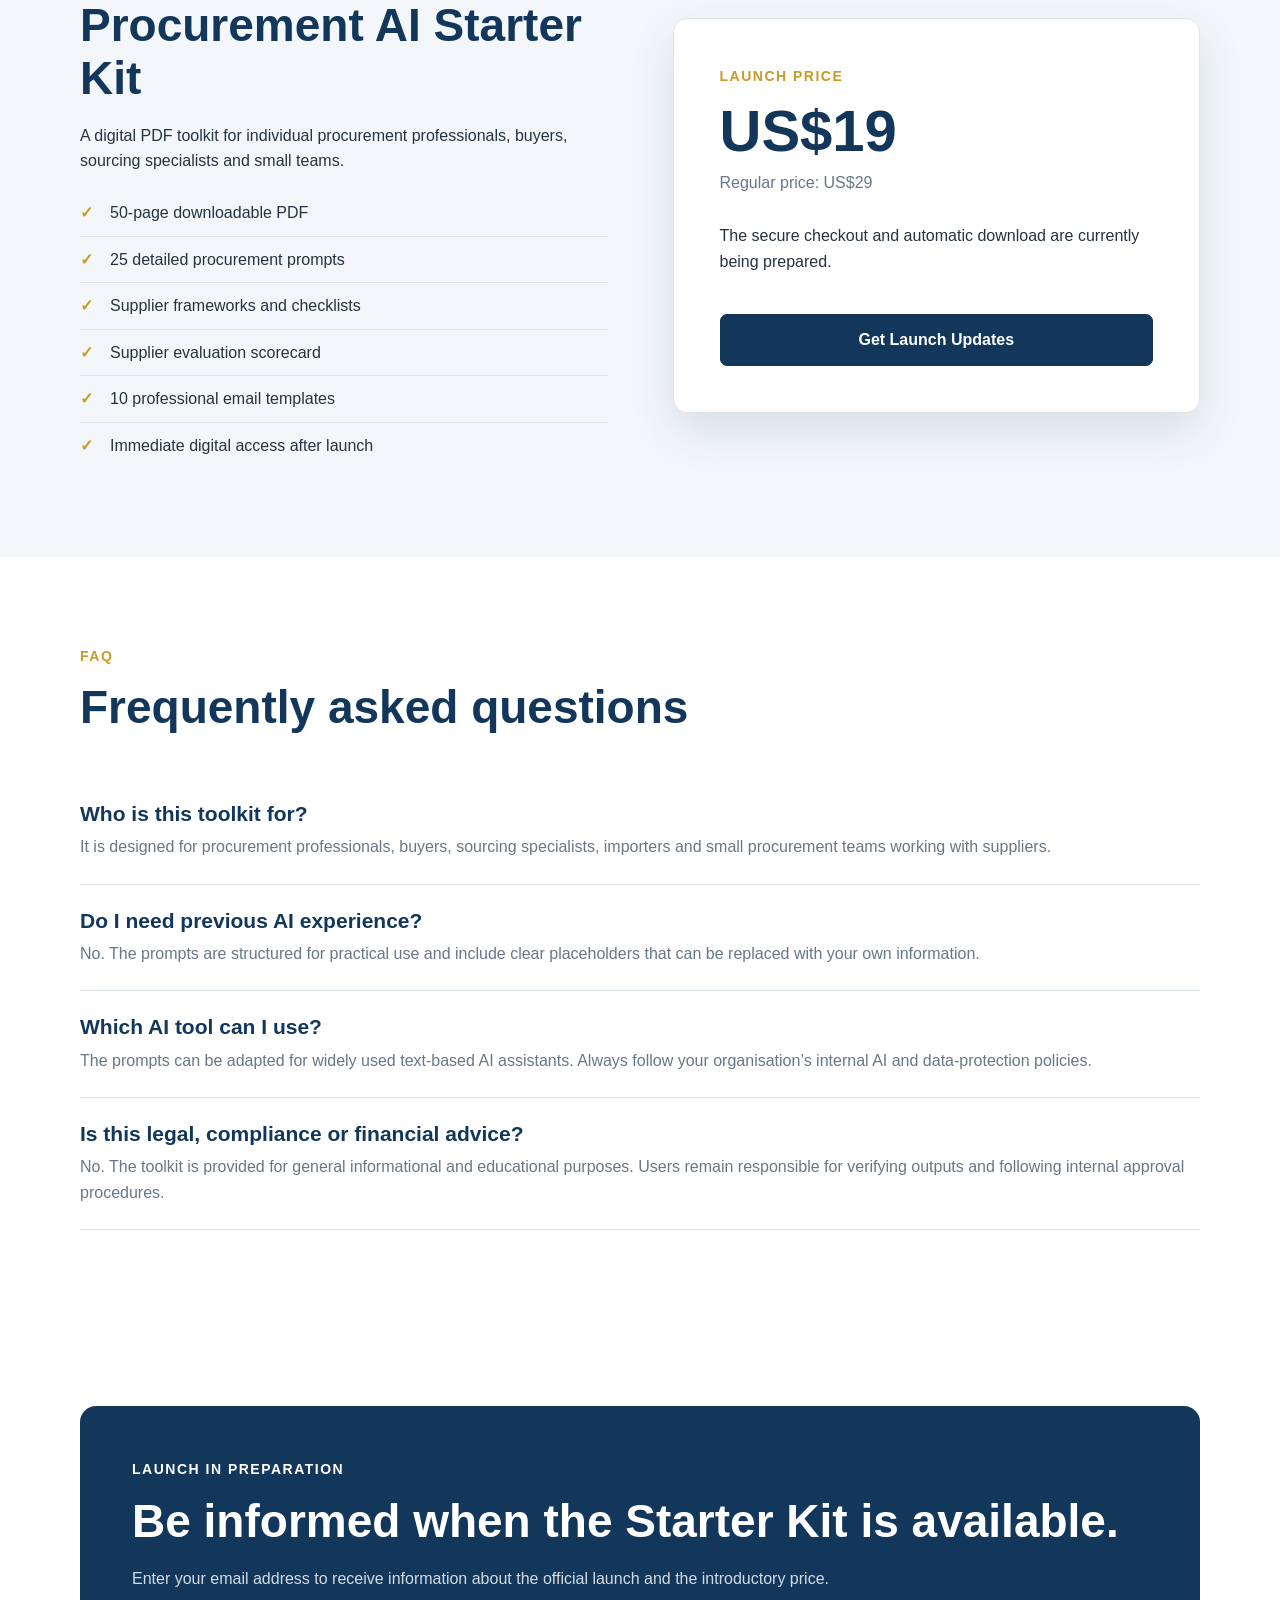
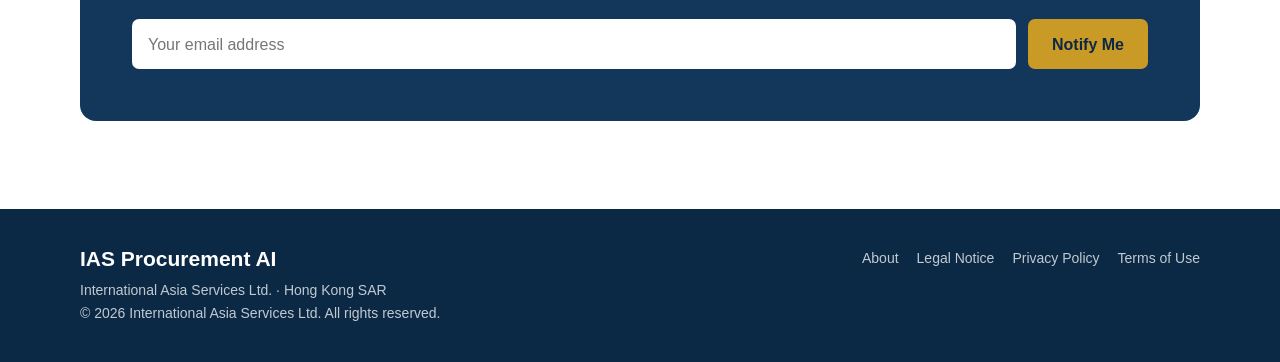
==== commit 22c7211e: "Revise index.html for new Procurement AI Starter Kit Updated the content and structure of the index." ====
--- a/index.html
+++ b/index.html
@@ -1,10 +1,808 @@
-<!doctype html><html lang="en"><head><meta charset="utf-8"><meta name="viewport" content="width=device-width,initial-scale=1"><title>IAS Procurement AI | Work Smarter with AI</title><meta name="description" content="Practical AI tools for procurement, sourcing and supplier management."><link rel="stylesheet" href="assets/css/style.css"></head><body>
-<div class="topbar">International Asia Services Ltd. · Hong Kong</div>
-<header class="site-header"><div class="container nav"><a class="brand" href="index.html"><img src="assets/images/ias-logo.png" alt="IAS Logo"><span>IAS Procurement AI</span></a><button class="menu-btn" aria-label="Menu">☰</button><nav class="nav-links"><a href="#benefits">Benefits</a><a href="#starter-kit">Starter Kit</a><a href="#about">About IAS</a><a href="#faq">FAQ</a><a href="#contact">Contact</a><a class="btn btn-primary" href="#contact">Join the Waitlist</a></nav></div></header>
-<main><section class="hero"><div class="container hero-grid"><div><div class="eyebrow">Procurement AI Starter Kit</div><h1>Work smarter.<br>Source better.<br>Save time with AI.</h1><p>A practical digital starter kit for procurement and sourcing professionals who want to use ChatGPT effectively in their daily work.</p><div class="hero-actions"><a class="btn btn-primary" href="#contact">Join the Waitlist</a><a class="btn btn-ghost" href="#starter-kit">Explore the Kit</a></div><div class="trust-row"><span>✓ Built from real procurement experience</span><span>✓ Ready to use</span><span>✓ Designed for international teams</span></div></div><div class="mockup"><div class="mockup-inner"><div class="mockup-head"><strong>IAS Procurement AI</strong><span class="mockup-badge">Starter Kit</span></div><div class="mini-card"><strong>25 Premium Prompts</strong><br><small>Suppliers, pricing, risk and quality</small></div><div class="mini-card"><strong>10 Email Templates</strong><br><small>Professional supplier communication</small></div><div class="mini-card"><strong>5 Excel Templates</strong><br><small>Compare, evaluate and track</small></div></div></div></div></section>
-<section id="benefits"><div class="container"><div class="section-head"><div class="eyebrow">Your Advantage</div><h2>AI that supports real procurement work</h2><p>Not a generic prompt collection, but structured tools for everyday tasks in international procurement.</p></div><div class="grid-3"><article class="card"><div class="icon">⏱</div><h3>Save time</h3><p>Complete routine tasks faster and create more time for decisions, relationships and strategy.</p></article><article class="card"><div class="icon">🌍</div><h3>Source internationally</h3><p>Communicate more professionally with suppliers and compare quotations in a structured way.</p></article><article class="card"><div class="icon">🤖</div><h3>Use AI with confidence</h3><p>Get stronger results with clear instructions without becoming a prompt expert.</p></article></div></div></section>
-<section class="product" id="starter-kit"><div class="container product-grid"><div class="product-panel"><div class="file">📘 <span>25 Premium Prompts</span></div><div class="file">✉️ <span>10 Email Templates</span></div><div class="file">📊 <span>5 Excel Templates</span></div><div class="file">✅ <span>5 Checklists</span></div><div class="file">⚡ <span>Quick Guide: ChatGPT for Procurement</span></div></div><div><div class="eyebrow">The Product</div><h2>Procurement AI Starter Kit</h2><p>Practical AI tools for procurement and sourcing professionals. The kit supports supplier research, quotation analysis, price negotiations, complaints, delivery tracking, risk assessment and professional communication.</p><div class="checklist"><div class="check">✓ <span><b>Ready to use:</b> Copy, adapt and apply the templates immediately.</span></div><div class="check">✓ <span><b>Practical:</b> Designed for real procurement and sourcing situations.</span></div><div class="check">✓ <span><b>Expandable:</b> Built as the foundation for the future IAS Procurement AI Toolbox.</span></div></div><div class="price-box"><div>Introductory price</div><div class="price">€29</div><p>Join the waitlist and be among the first to know when the Starter Kit is available.</p><a class="btn btn-primary" href="#contact">Join the Waitlist</a></div></div></div></section>
-<section id="about"><div class="container about-grid"><div><div class="eyebrow">Why IAS?</div><h2>AI combined with real international procurement experience.</h2><p>International Asia Services Ltd. combines years of experience in procurement, sourcing, supplier management and collaboration between Europe and Asia with practical AI tools.</p><p>The result is not theoretical advice, but useful resources created for everyday work.</p><a class="btn btn-secondary" href="about.html">Learn More About IAS</a></div><div class="quote">“Most people can use ChatGPT. The real value lies in asking the right questions based on practical experience.”</div></div></section>
-<section id="faq"><div class="container"><div class="section-head"><div class="eyebrow">FAQ</div><h2>Frequently Asked Questions</h2></div><div class="faq"><details><summary>Who is the Starter Kit for?</summary><p>Procurement assistants, buyers, sourcing managers, product managers and small businesses involved in international purchasing.</p></details><details><summary>Do I need a paid ChatGPT subscription?</summary><p>No. Many of the tools work with the free version. Paid features may be useful for longer analyses or larger files.</p></details><details><summary>Is the product already available?</summary><p>The Starter Kit is currently being finalised. Join the waitlist to receive the launch announcement first.</p></details><details><summary>Can I use the files within my company?</summary><p>Yes, subject to the licence terms published with the product. Redistribution and resale will not be permitted.</p></details></div></div></section>
-<section id="contact"><div class="container contact-wrap"><div class="contact-card"><div class="eyebrow">Contact</div><h2>Interested in the Starter Kit?</h2><p>Join the waitlist with no obligation. You will receive a message as soon as the product is available.</p><p><strong>Email:</strong><br><a href="mailto:mwernsperger@mac.com">mwernsperger@mac.com</a></p></div><div class="form-card"><form name="starter-kit-interest" method="POST" data-netlify="true" netlify-honeypot="bot-field" action="/thank-you.html"><input type="hidden" name="form-name" value="starter-kit-interest"><p hidden><label>Do not fill this out: <input name="bot-field"></label></p><div class="form-grid"><div class="field"><label for="name">Name</label><input id="name" name="name" required></div><div class="field"><label for="email">Email</label><input id="email" type="email" name="email" required></div><div class="field full"><label for="role">Role</label><input id="role" name="role" placeholder="e.g. Procurement, Sourcing, Management"></div><div class="field full"><label for="message">What are you most interested in?</label><textarea id="message" name="message"></textarea></div><div class="field full"><label><input type="checkbox" required name="privacy-consent"> I agree to the processing of my information in accordance with the Privacy Policy.</label></div><div class="field full"><button class="btn btn-primary" type="submit">Join the Waitlist</button></div></div></form></div></div></section></main>
-<footer><div class="container"><div class="footer-grid"><div><h3>IAS Procurement AI</h3><p>Practical AI tools for procurement, sourcing and international purchasing.</p></div><div><h4>Company</h4><div class="footer-links"><a href="about.html">About IAS</a><a href="#contact">Contact</a></div></div><div><h4>Legal</h4><div class="footer-links"><a href="impressum.html">Legal Notice</a><a href="datenschutz.html">Privacy Policy</a><a href="nutzungsbedingungen.html">Terms of Use</a></div></div></div><div class="footer-bottom">© 2026 International Asia Services Ltd. All rights reserved.</div></div></footer><script src="assets/js/main.js"></script></body></html>
+<!doctype html>
+<html lang="en">
+<head>
+  <meta charset="utf-8">
+  <meta name="viewport" content="width=device-width, initial-scale=1">
+  <meta name="description" content="A practical 50-page AI toolkit for procurement professionals, buyers and sourcing teams.">
+  <title>Procurement AI Starter Kit | IAS Procurement AI</title>
+
+  <style>
+    :root {
+      --navy: #12375b;
+      --navy-dark: #0b2945;
+      --gold: #c99a25;
+      --light-gold: #f7f1e3;
+      --light-blue: #f3f7fa;
+      --text: #243342;
+      --muted: #667788;
+      --white: #ffffff;
+      --border: #dce4ea;
+      --shadow: 0 18px 45px rgba(18, 55, 91, 0.12);
+    }
+
+    * {
+      box-sizing: border-box;
+    }
+
+    html {
+      scroll-behavior: smooth;
+    }
+
+    body {
+      margin: 0;
+      font-family: Arial, Helvetica, sans-serif;
+      color: var(--text);
+      background: var(--white);
+      line-height: 1.6;
+    }
+
+    a {
+      color: inherit;
+    }
+
+    .container {
+      width: min(1120px, calc(100% - 40px));
+      margin: 0 auto;
+    }
+
+    .topbar {
+      padding: 9px 20px;
+      background: var(--navy-dark);
+      color: var(--white);
+      text-align: center;
+      font-size: 13px;
+      letter-spacing: 0.4px;
+    }
+
+    .site-header {
+      position: sticky;
+      top: 0;
+      z-index: 10;
+      background: rgba(255, 255, 255, 0.97);
+      border-bottom: 1px solid var(--border);
+    }
+
+    .nav {
+      min-height: 76px;
+      display: flex;
+      align-items: center;
+      justify-content: space-between;
+      gap: 30px;
+    }
+
+    .brand img {
+      display: block;
+      width: 210px;
+      max-width: 100%;
+      height: auto;
+    }
+
+    .nav-links {
+      display: flex;
+      align-items: center;
+      gap: 26px;
+      font-size: 15px;
+      font-weight: 600;
+    }
+
+    .nav-links a {
+      text-decoration: none;
+    }
+
+    .nav-links a:hover {
+      color: var(--gold);
+    }
+
+    .button {
+      display: inline-flex;
+      align-items: center;
+      justify-content: center;
+      min-height: 48px;
+      padding: 12px 24px;
+      border: 1px solid var(--navy);
+      border-radius: 7px;
+      background: var(--navy);
+      color: var(--white);
+      text-decoration: none;
+      font-weight: 700;
+      transition: 0.2s ease;
+    }
+
+    .button:hover {
+      background: var(--navy-dark);
+      transform: translateY(-1px);
+    }
+
+    .button-secondary {
+      background: transparent;
+      color: var(--navy);
+    }
+
+    .button-secondary:hover {
+      background: var(--light-blue);
+    }
+
+    .hero {
+      padding: 95px 0;
+      background:
+        radial-gradient(circle at 90% 10%, rgba(201, 154, 37, 0.16), transparent 30%),
+        linear-gradient(135deg, #ffffff 0%, #f4f8fb 100%);
+    }
+
+    .hero-grid {
+      display: grid;
+      grid-template-columns: 1.25fr 0.75fr;
+      align-items: center;
+      gap: 65px;
+    }
+
+    .eyebrow {
+      margin-bottom: 14px;
+      color: var(--gold);
+      font-size: 14px;
+      font-weight: 800;
+      letter-spacing: 1.5px;
+      text-transform: uppercase;
+    }
+
+    h1,
+    h2,
+    h3 {
+      margin-top: 0;
+      color: var(--navy);
+      line-height: 1.15;
+    }
+
+    h1 {
+      margin-bottom: 24px;
+      font-size: clamp(44px, 6vw, 72px);
+      letter-spacing: -2px;
+    }
+
+    h2 {
+      margin-bottom: 18px;
+      font-size: clamp(32px, 4vw, 46px);
+    }
+
+    h3 {
+      font-size: 21px;
+    }
+
+    .hero-copy {
+      max-width: 720px;
+      font-size: 20px;
+      color: var(--muted);
+    }
+
+    .hero-actions {
+      display: flex;
+      flex-wrap: wrap;
+      gap: 14px;
+      margin-top: 32px;
+    }
+
+    .hero-stats {
+      display: flex;
+      flex-wrap: wrap;
+      gap: 28px;
+      margin-top: 36px;
+      color: var(--navy);
+      font-weight: 700;
+    }
+
+    .product-cover {
+      position: relative;
+      min-height: 520px;
+      padding: 38px;
+      overflow: hidden;
+      border: 1px solid var(--border);
+      border-radius: 14px;
+      background: var(--white);
+      box-shadow: var(--shadow);
+    }
+
+    .product-cover::before {
+      content: "";
+      position: absolute;
+      top: 0;
+      left: 0;
+      width: 100%;
+      height: 8px;
+      background: var(--navy);
+    }
+
+    .cover-brand {
+      margin-top: 20px;
+      padding-bottom: 18px;
+      border-bottom: 4px solid var(--navy);
+      color: var(--navy);
+      font-size: 14px;
+      font-weight: 800;
+    }
+
+    .cover-title {
+      margin-top: 22px;
+      color: var(--navy);
+      font-size: 39px;
+      font-weight: 800;
+      line-height: 1.1;
+    }
+
+    .cover-accent {
+      margin-top: 10px;
+      color: var(--gold);
+      font-size: 25px;
+      font-weight: 800;
+    }
+
+    .cover-subtitle {
+      margin-top: 12px;
+      color: var(--muted);
+    }
+
+    .cover-footer {
+      position: absolute;
+      right: 38px;
+      bottom: 34px;
+      left: 38px;
+      color: var(--muted);
+      font-size: 13px;
+      text-align: center;
+    }
+
+    section {
+      padding: 88px 0;
+    }
+
+    .section-head {
+      max-width: 760px;
+      margin-bottom: 44px;
+    }
+
+    .section-head p {
+      color: var(--muted);
+      font-size: 18px;
+    }
+
+    .benefit-grid,
+    .content-grid {
+      display: grid;
+      grid-template-columns: repeat(3, 1fr);
+      gap: 22px;
+    }
+
+    .card {
+      padding: 30px;
+      border: 1px solid var(--border);
+      border-radius: 12px;
+      background: var(--white);
+      box-shadow: 0 10px 30px rgba(18, 55, 91, 0.06);
+    }
+
+    .card-number {
+      margin-bottom: 18px;
+      color: var(--gold);
+      font-size: 14px;
+      font-weight: 800;
+      letter-spacing: 1px;
+    }
+
+    .card p {
+      margin-bottom: 0;
+      color: var(--muted);
+    }
+
+    .light-section {
+      background: var(--light-blue);
+    }
+
+    .included-list {
+      margin: 0;
+      padding: 0;
+      list-style: none;
+    }
+
+    .included-list li {
+      position: relative;
+      padding: 10px 0 10px 30px;
+      border-bottom: 1px solid var(--border);
+    }
+
+    .included-list li::before {
+      content: "✓";
+      position: absolute;
+      left: 0;
+      color: var(--gold);
+      font-weight: 900;
+    }
+
+    .included-list li:last-child {
+      border-bottom: 0;
+    }
+
+    .about-grid,
+    .price-grid {
+      display: grid;
+      grid-template-columns: 1fr 1fr;
+      align-items: center;
+      gap: 65px;
+    }
+
+    .experience-box {
+      padding: 38px;
+      border-left: 6px solid var(--gold);
+      border-radius: 8px;
+      background: var(--light-gold);
+    }
+
+    .experience-box p:last-child {
+      margin-bottom: 0;
+    }
+
+    .price-card {
+      padding: 46px;
+      border: 1px solid var(--border);
+      border-radius: 14px;
+      background: var(--white);
+      box-shadow: var(--shadow);
+    }
+
+    .price {
+      margin: 10px 0;
+      color: var(--navy);
+      font-size: 58px;
+      font-weight: 800;
+      line-height: 1;
+    }
+
+    .price-note {
+      margin-bottom: 28px;
+      color: var(--muted);
+    }
+
+    .price-card .button {
+      width: 100%;
+      margin-top: 24px;
+    }
+
+    .faq-item {
+      padding: 24px 0;
+      border-bottom: 1px solid var(--border);
+    }
+
+    .faq-item h3 {
+      margin-bottom: 8px;
+    }
+
+    .faq-item p {
+      margin: 0;
+      color: var(--muted);
+    }
+
+    .contact-wrap {
+      padding: 52px;
+      border-radius: 16px;
+      background: var(--navy);
+      color: var(--white);
+    }
+
+    .contact-wrap h2,
+    .contact-wrap .eyebrow {
+      color: var(--white);
+    }
+
+    .contact-wrap p {
+      max-width: 720px;
+      color: rgba(255, 255, 255, 0.82);
+    }
+
+    .contact-form {
+      display: grid;
+      grid-template-columns: 1fr auto;
+      gap: 12px;
+      margin-top: 28px;
+    }
+
+    .contact-form input {
+      min-height: 50px;
+      padding: 12px 16px;
+      border: 0;
+      border-radius: 7px;
+      font: inherit;
+    }
+
+    .contact-form button {
+      min-height: 50px;
+      padding: 12px 24px;
+      border: 0;
+      border-radius: 7px;
+      background: var(--gold);
+      color: var(--navy-dark);
+      font: inherit;
+      font-weight: 800;
+      cursor: pointer;
+    }
+
+    footer {
+      padding: 38px 0;
+      background: var(--navy-dark);
+      color: rgba(255, 255, 255, 0.75);
+      font-size: 14px;
+    }
+
+    .footer-grid {
+      display: flex;
+      justify-content: space-between;
+      gap: 30px;
+    }
+
+    footer h3 {
+      margin-bottom: 8px;
+      color: var(--white);
+    }
+
+    .footer-links {
+      display: flex;
+      flex-wrap: wrap;
+      gap: 18px;
+    }
+
+    .footer-links a {
+      color: rgba(255, 255, 255, 0.75);
+      text-decoration: none;
+    }
+
+    @media (max-width: 850px) {
+      .nav-links {
+        display: none;
+      }
+
+      .hero-grid,
+      .about-grid,
+      .price-grid {
+        grid-template-columns: 1fr;
+      }
+
+      .benefit-grid,
+      .content-grid {
+        grid-template-columns: 1fr;
+      }
+
+      .product-cover {
+        min-height: 440px;
+      }
+
+      .contact-form {
+        grid-template-columns: 1fr;
+      }
+
+      .footer-grid {
+        flex-direction: column;
+      }
+    }
+  </style>
+</head>
+
+<body>
+  <div class="topbar">
+    International Asia Services Ltd. · Hong Kong SAR
+  </div>
+
+  <header class="site-header">
+    <div class="container nav">
+      <a class="brand" href="index.html" aria-label="IAS Procurement AI home">
+        <img src="assets/images/ias-logo.png" alt="IAS Procurement AI">
+      </a>
+
+      <nav class="nav-links" aria-label="Main navigation">
+        <a href="#included">What’s Included</a>
+        <a href="#benefits">Benefits</a>
+        <a href="#about">About</a>
+        <a href="#price">Price</a>
+        <a href="#contact">Launch Updates</a>
+      </nav>
+    </div>
+  </header>
+
+  <main>
+    <section class="hero">
+      <div class="container hero-grid">
+        <div>
+          <div class="eyebrow">Practical AI for Procurement</div>
+
+          <h1>Procurement AI<br>Starter Kit</h1>
+
+          <p class="hero-copy">
+            A ready-to-use, 50-page digital toolkit for procurement professionals,
+            buyers and sourcing teams who want to save time, structure information
+            and communicate more effectively with suppliers.
+          </p>
+
+          <div class="hero-actions">
+            <a class="button" href="#price">View the Starter Kit</a>
+            <a class="button button-secondary" href="#included">See What’s Included</a>
+          </div>
+
+          <div class="hero-stats">
+            <span>25 AI prompts</span>
+            <span>10 email templates</span>
+            <span>50 practical pages</span>
+          </div>
+        </div>
+
+        <div class="product-cover" aria-label="Procurement AI Starter Kit cover preview">
+          <div class="cover-brand">IAS PROCUREMENT AI</div>
+          <div class="cover-title">Procurement AI</div>
+          <div class="cover-accent">Starter Kit</div>
+          <div class="cover-subtitle">AI Toolkit for Procurement Professionals</div>
+
+          <div class="cover-footer">
+            Version 1.0 · International Asia Services Ltd. · Hong Kong SAR
+          </div>
+        </div>
+      </div>
+    </section>
+
+    <section id="benefits">
+      <div class="container">
+        <div class="section-head">
+          <div class="eyebrow">Designed for real procurement work</div>
+          <h2>Less time spent on routine tasks. More clarity in every decision.</h2>
+          <p>
+            Use AI as a practical assistant for common sourcing, supplier-management
+            and procurement activities—without needing technical or prompt-engineering experience.
+          </p>
+        </div>
+
+        <div class="benefit-grid">
+          <article class="card">
+            <div class="card-number">01</div>
+            <h3>Save Time</h3>
+            <p>
+              Prepare RFQs, follow-ups, comparisons and supplier messages faster.
+            </p>
+          </article>
+
+          <article class="card">
+            <div class="card-number">02</div>
+            <h3>Communicate Clearly</h3>
+            <p>
+              Turn incomplete information into structured, professional communication.
+            </p>
+          </article>
+
+          <article class="card">
+            <div class="card-number">03</div>
+            <h3>Identify Risks</h3>
+            <p>
+              Find missing information, assumptions and potential supplier risks earlier.
+            </p>
+          </article>
+        </div>
+      </div>
+    </section>
+
+    <section class="light-section" id="included">
+      <div class="container">
+        <div class="section-head">
+          <div class="eyebrow">Everything in one toolkit</div>
+          <h2>What’s included</h2>
+          <p>
+            A carefully structured collection of prompts, frameworks, checklists and
+            email templates for everyday procurement situations.
+          </p>
+        </div>
+
+        <div class="content-grid">
+          <article class="card">
+            <div class="card-number">01</div>
+            <h3>25 Procurement AI Prompts</h3>
+            <p>
+              For supplier search, RFQs, quotation comparison, negotiation, quality,
+              delivery, risk and international sourcing.
+            </p>
+          </article>
+
+          <article class="card">
+            <div class="card-number">02</div>
+            <h3>Supplier Research Framework</h3>
+            <p>
+              A structured approach for researching, comparing and verifying potential suppliers.
+            </p>
+          </article>
+
+          <article class="card">
+            <div class="card-number">03</div>
+            <h3>RFQ Preparation Checklist</h3>
+            <p>
+              A practical checklist for creating complete, comparable supplier quotations.
+            </p>
+          </article>
+
+          <article class="card">
+            <div class="card-number">04</div>
+            <h3>Supplier Evaluation Scorecard</h3>
+            <p>
+              Evaluate suppliers consistently across quality, price, delivery, communication and risk.
+            </p>
+          </article>
+
+          <article class="card">
+            <div class="card-number">05</div>
+            <h3>10 Professional Email Templates</h3>
+            <p>
+              Ready-to-use emails for first contact, quotations, negotiation,
+              samples, delays, quality complaints and missing documents.
+            </p>
+          </article>
+
+          <article class="card">
+            <div class="card-number">06</div>
+            <h3>AI Productivity Guidance</h3>
+            <p>
+              Practical guidance for improving outputs, protecting confidential data
+              and verifying important information.
+            </p>
+          </article>
+        </div>
+      </div>
+    </section>
+
+    <section id="about">
+      <div class="container about-grid">
+        <div>
+          <div class="eyebrow">Built from practical experience</div>
+          <h2>Procurement knowledge first. AI second.</h2>
+
+          <p>
+            The toolkit was created for professionals who need practical support—not
+            complicated technology or generic AI theory.
+          </p>
+
+          <p>
+            Its content reflects real international sourcing processes, supplier
+            communication, quotation analysis, negotiations, quality coordination
+            and day-to-day cooperation between Europe and Asia.
+          </p>
+        </div>
+
+        <div class="experience-box">
+          <h3>Use AI as an assistant—not as the final decision-maker.</h3>
+
+          <p>
+            Always verify prices, calculations, supplier claims, certifications,
+            contractual terms, compliance requirements, delivery dates and technical specifications.
+          </p>
+        </div>
+      </div>
+    </section>
+
+    <section class="light-section" id="price">
+      <div class="container price-grid">
+        <div>
+          <div class="eyebrow">One toolkit. Reusable every day.</div>
+          <h2>Procurement AI Starter Kit</h2>
+
+          <p>
+            A digital PDF toolkit for individual procurement professionals,
+            buyers, sourcing specialists and small teams.
+          </p>
+
+          <ul class="included-list">
+            <li>50-page downloadable PDF</li>
+            <li>25 detailed procurement prompts</li>
+            <li>Supplier frameworks and checklists</li>
+            <li>Supplier evaluation scorecard</li>
+            <li>10 professional email templates</li>
+            <li>Immediate digital access after launch</li>
+          </ul>
+        </div>
+
+        <div class="price-card">
+          <div class="eyebrow">Launch Price</div>
+          <div class="price">US$19</div>
+          <div class="price-note">Regular price: US$29</div>
+
+          <p>
+            The secure checkout and automatic download are currently being prepared.
+          </p>
+
+          <a class="button" href="#contact">Get Launch Updates</a>
+        </div>
+      </div>
+    </section>
+
+    <section id="faq">
+      <div class="container">
+        <div class="section-head">
+          <div class="eyebrow">FAQ</div>
+          <h2>Frequently asked questions</h2>
+        </div>
+
+        <div class="faq-item">
+          <h3>Who is this toolkit for?</h3>
+          <p>
+            It is designed for procurement professionals, buyers, sourcing specialists,
+            importers and small procurement teams working with suppliers.
+          </p>
+        </div>
+
+        <div class="faq-item">
+          <h3>Do I need previous AI experience?</h3>
+          <p>
+            No. The prompts are structured for practical use and include clear placeholders
+            that can be replaced with your own information.
+          </p>
+        </div>
+
+        <div class="faq-item">
+          <h3>Which AI tool can I use?</h3>
+          <p>
+            The prompts can be adapted for widely used text-based AI assistants.
+            Always follow your organisation’s internal AI and data-protection policies.
+          </p>
+        </div>
+
+        <div class="faq-item">
+          <h3>Is this legal, compliance or financial advice?</h3>
+          <p>
+            No. The toolkit is provided for general informational and educational purposes.
+            Users remain responsible for verifying outputs and following internal approval procedures.
+          </p>
+        </div>
+      </div>
+    </section>
+
+    <section id="contact">
+      <div class="container">
+        <div class="contact-wrap">
+          <div class="eyebrow">Launch in preparation</div>
+          <h2>Be informed when the Starter Kit is available.</h2>
+
+          <p>
+            Enter your email address to receive information about the official launch
+            and the introductory price.
+          </p>
+
+          <form
+            class="contact-form"
+            name="launch-interest"
+            method="POST"
+            data-netlify="true"
+            action="thank-you.html"
+          >
+            <input type="hidden" name="form-name" value="launch-interest">
+
+            <input
+              type="email"
+              name="email"
+              placeholder="Your email address"
+              aria-label="Your email address"
+              required
+            >
+
+            <button type="submit">Notify Me</button>
+          </form>
+        </div>
+      </div>
+    </section>
+  </main>
+
+  <footer>
+    <div class="container footer-grid">
+      <div>
+        <h3>IAS Procurement AI</h3>
+        <div>International Asia Services Ltd. · Hong Kong SAR</div>
+        <div>© 2026 International Asia Services Ltd. All rights reserved.</div>
+      </div>
+
+      <div class="footer-links">
+        <a href="about.html">About</a>
+        <a href="impressum.html">Legal Notice</a>
+        <a href="datenschutz.html">Privacy Policy</a>
+        <a href="nutzungsbedingungen.html">Terms of Use</a>
+      </div>
+    </div>
+  </footer>
+</body>
+</html>
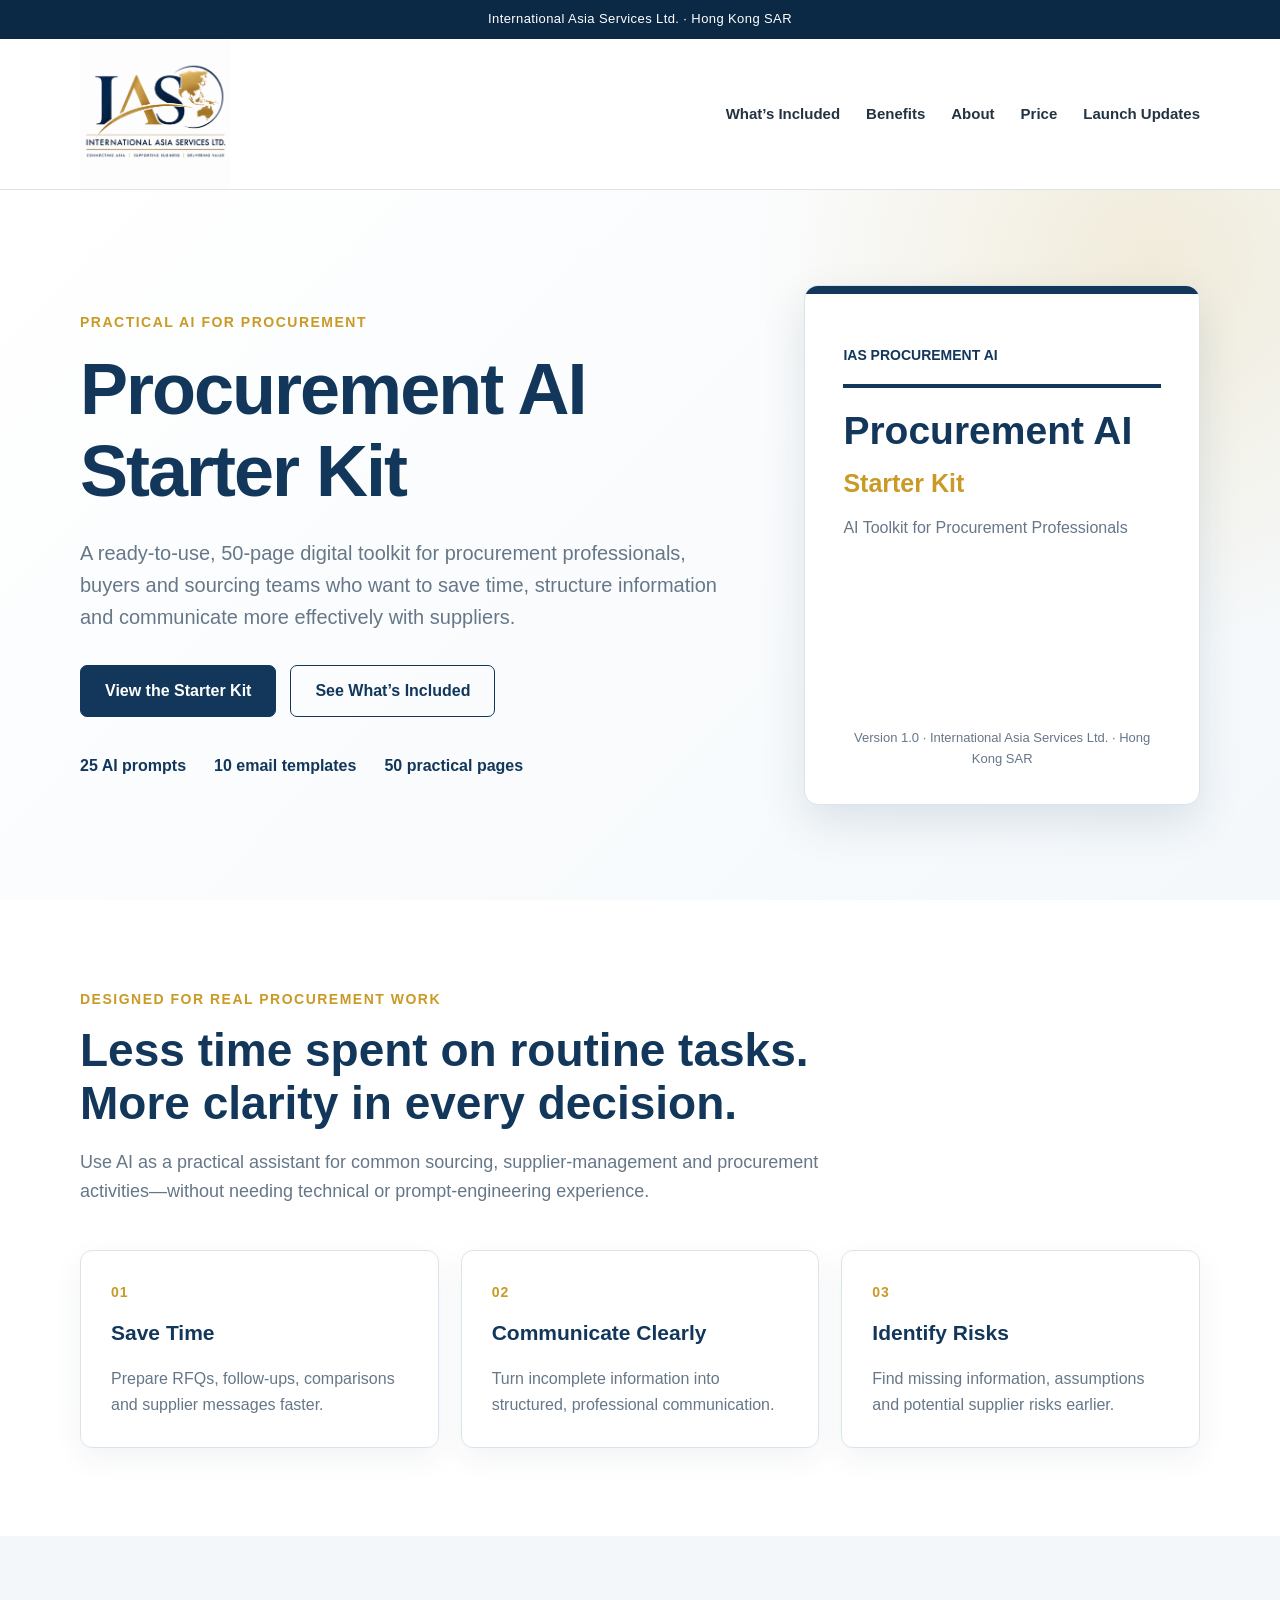
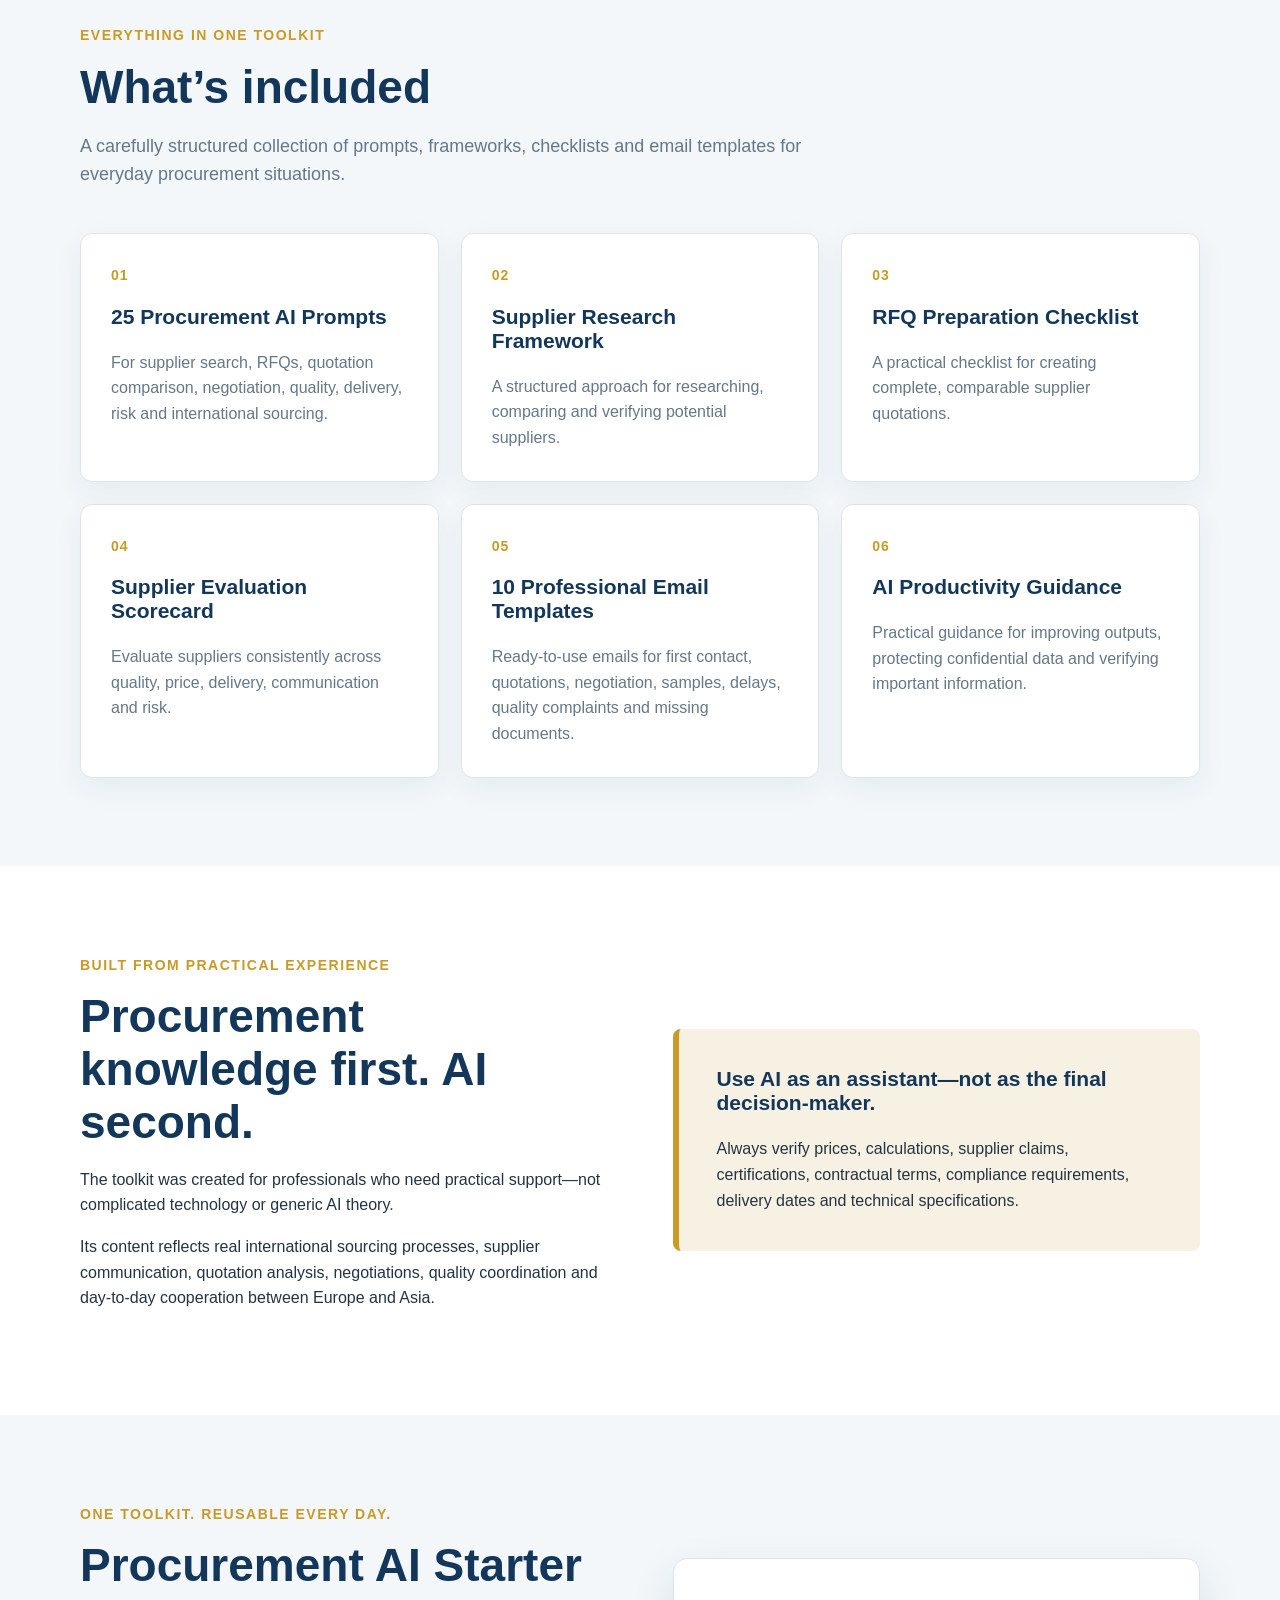
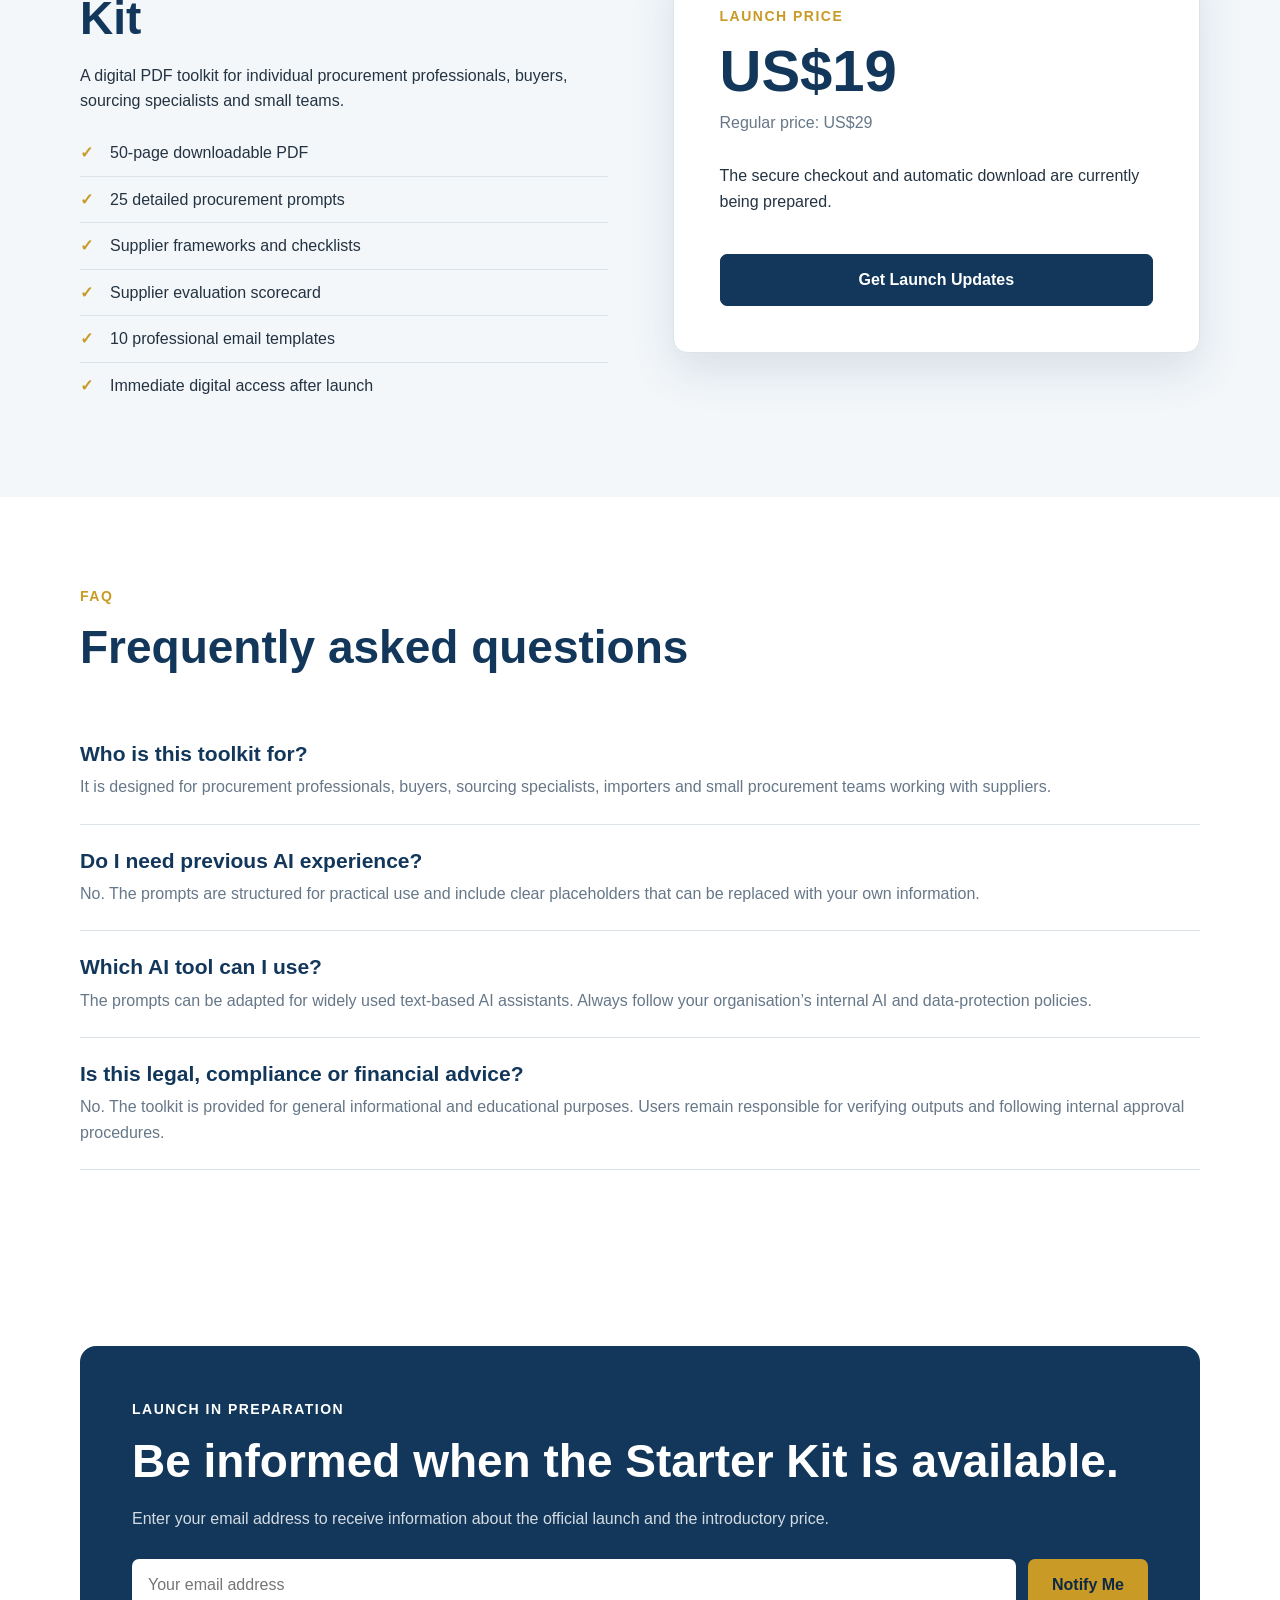
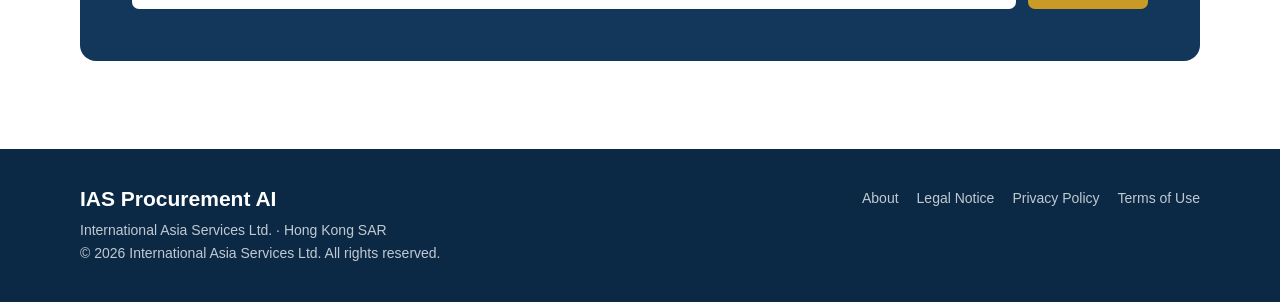
==== commit a8034e66: "Update index.html" ====
--- a/index.html
+++ b/index.html
@@ -72,7 +72,7 @@
 
     .brand img {
       display: block;
-      width: 210px;
+      width: 150px;
       max-width: 100%;
       height: auto;
     }
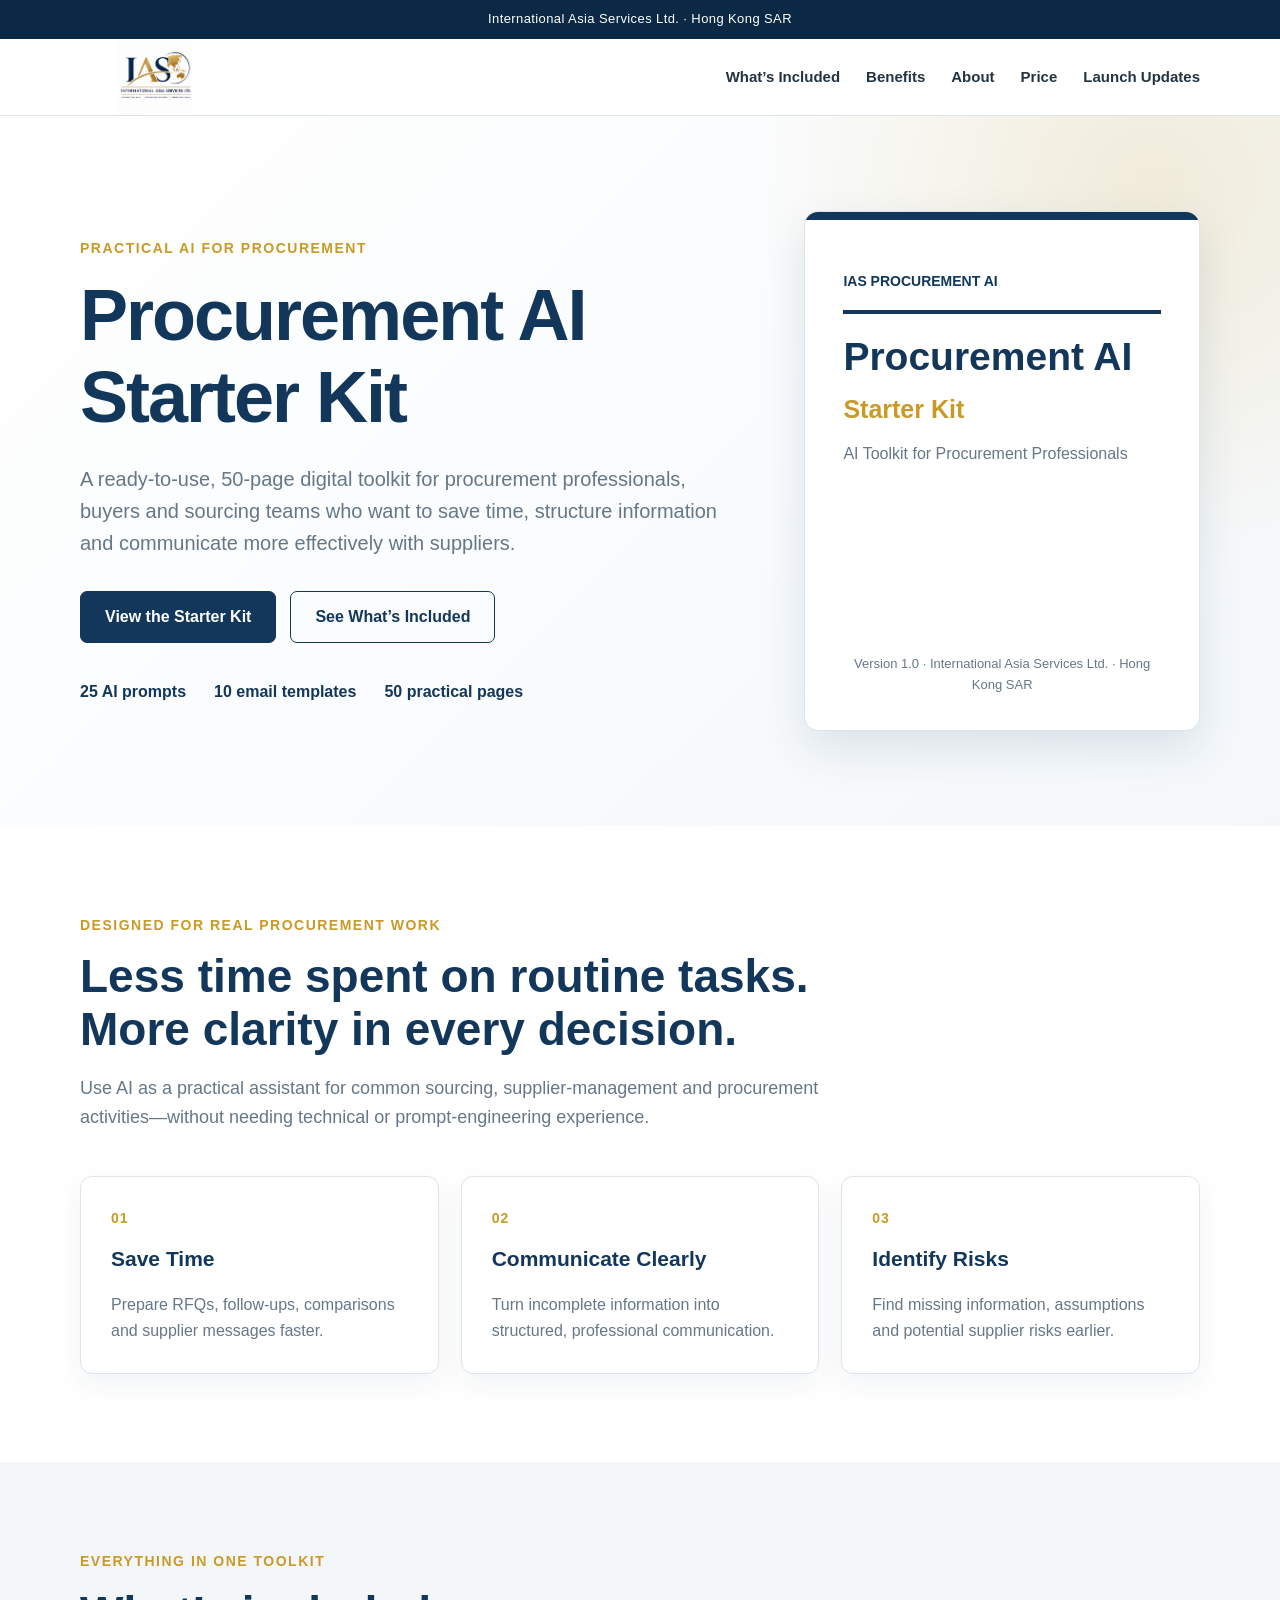
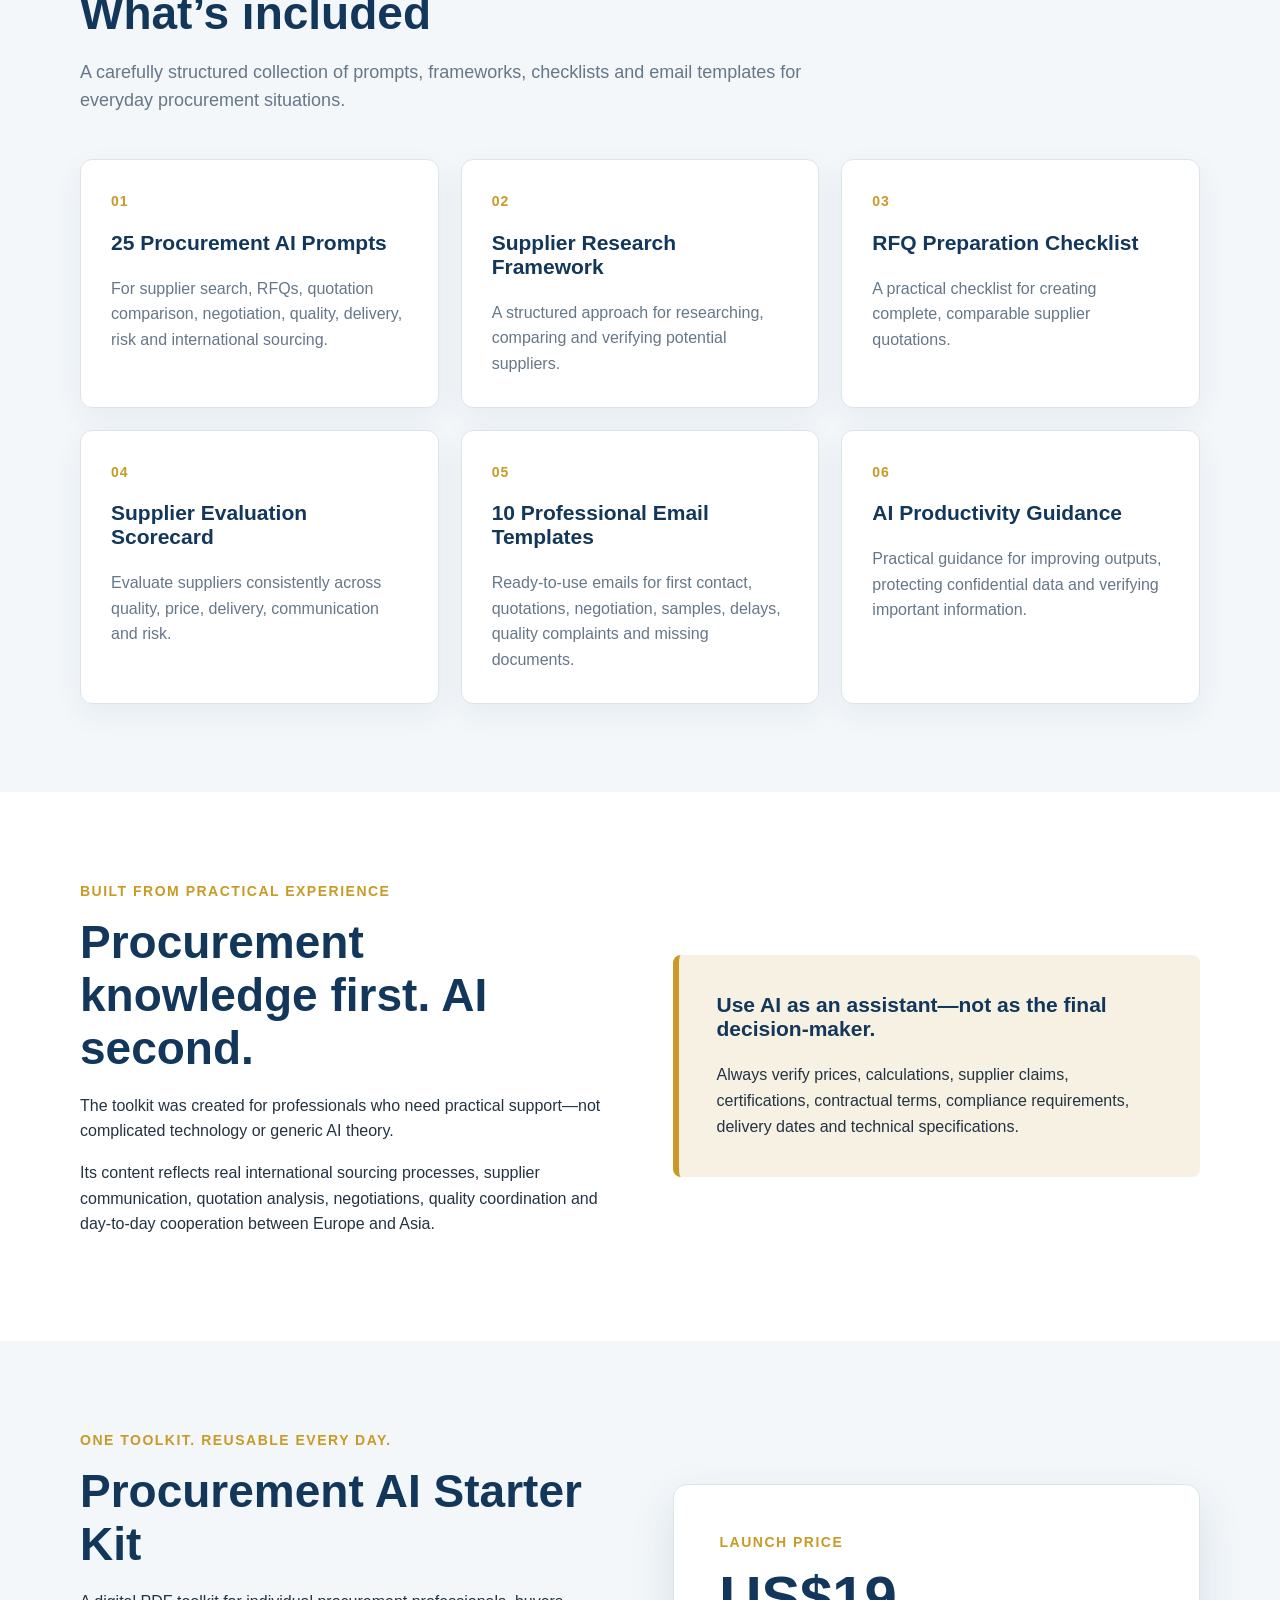
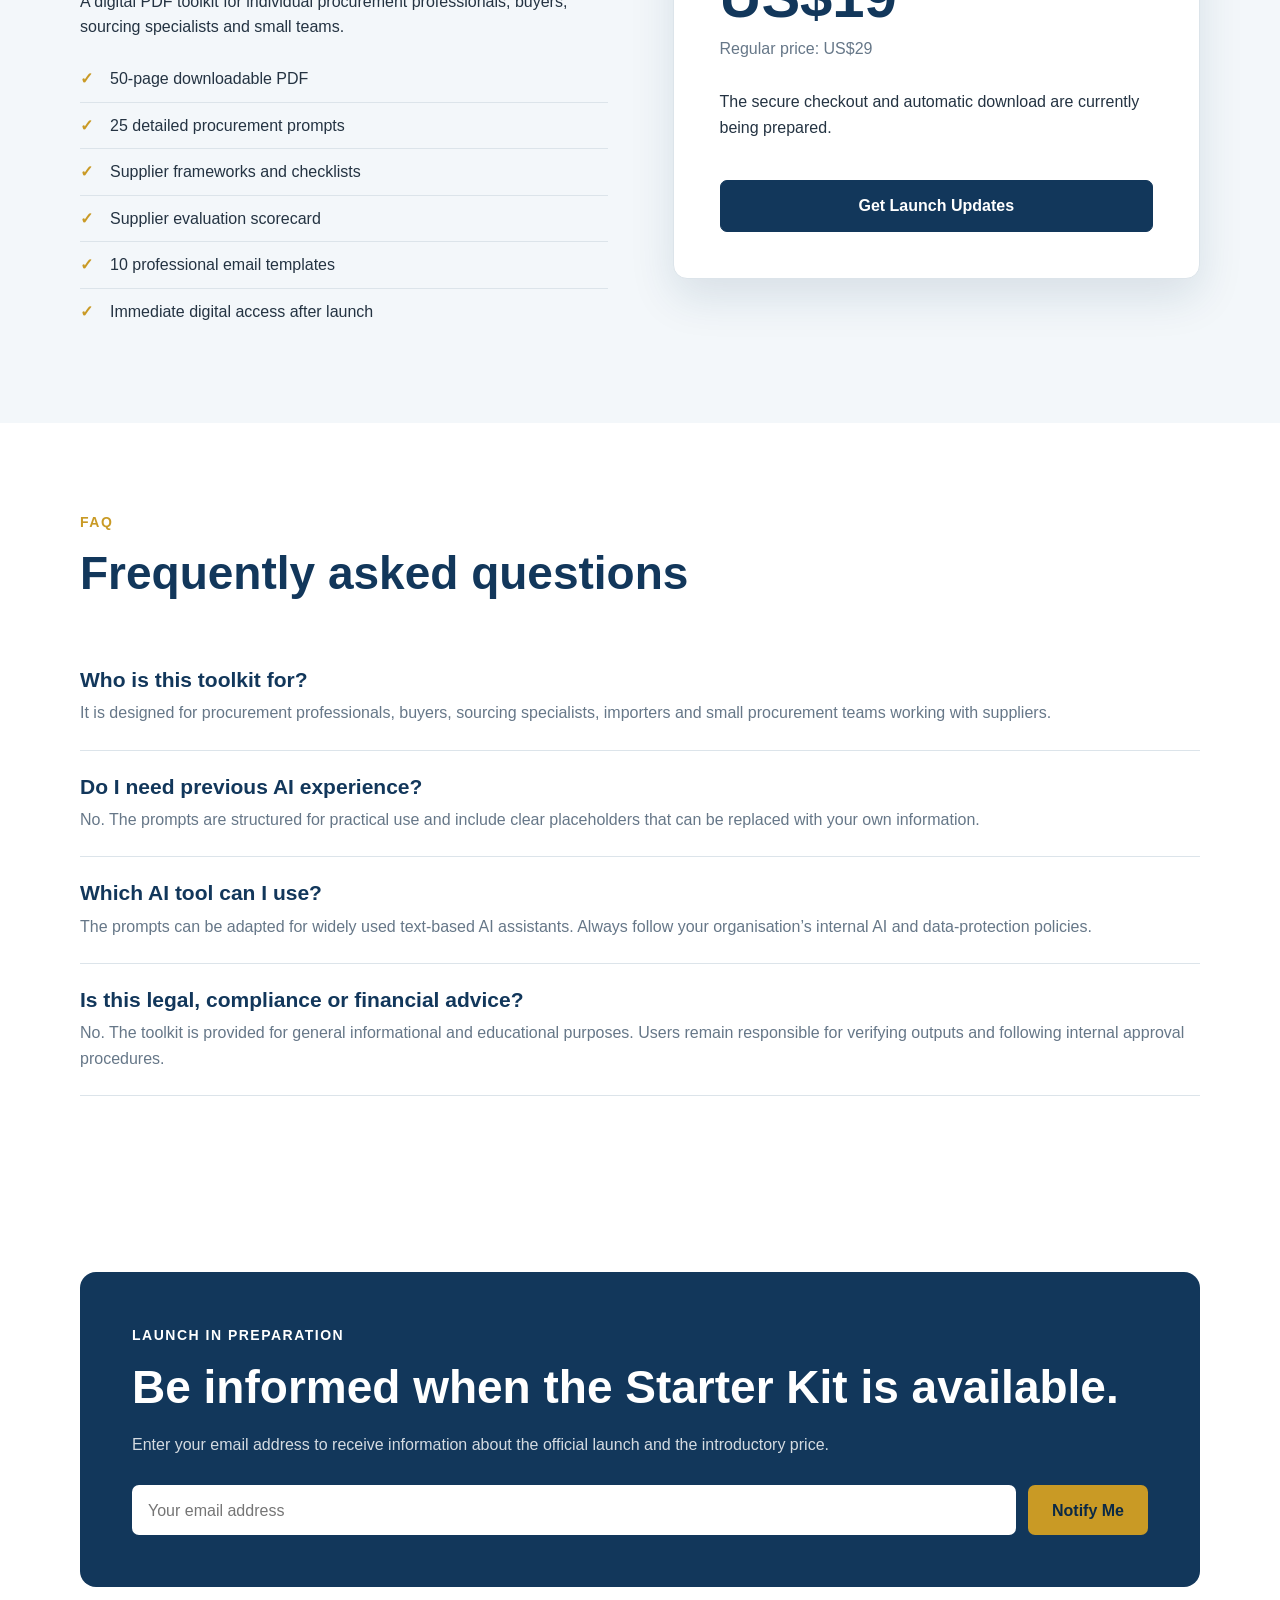
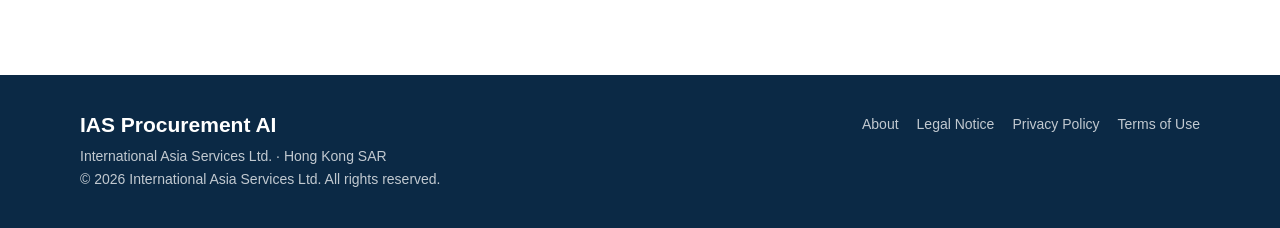
==== commit 6d7e8a41: "Modify brand image styles in index.html Updated brand image styles to set height and object-fit." ====
--- a/index.html
+++ b/index.html
@@ -71,10 +71,10 @@
     }
 
     .brand img {
-      display: block;
-      width: 150px;
-      max-width: 100%;
-      height: auto;
+  display: block;
+  width: 150px;
+  height: 75px;
+  object-fit: contain;
     }
 
     .nav-links {
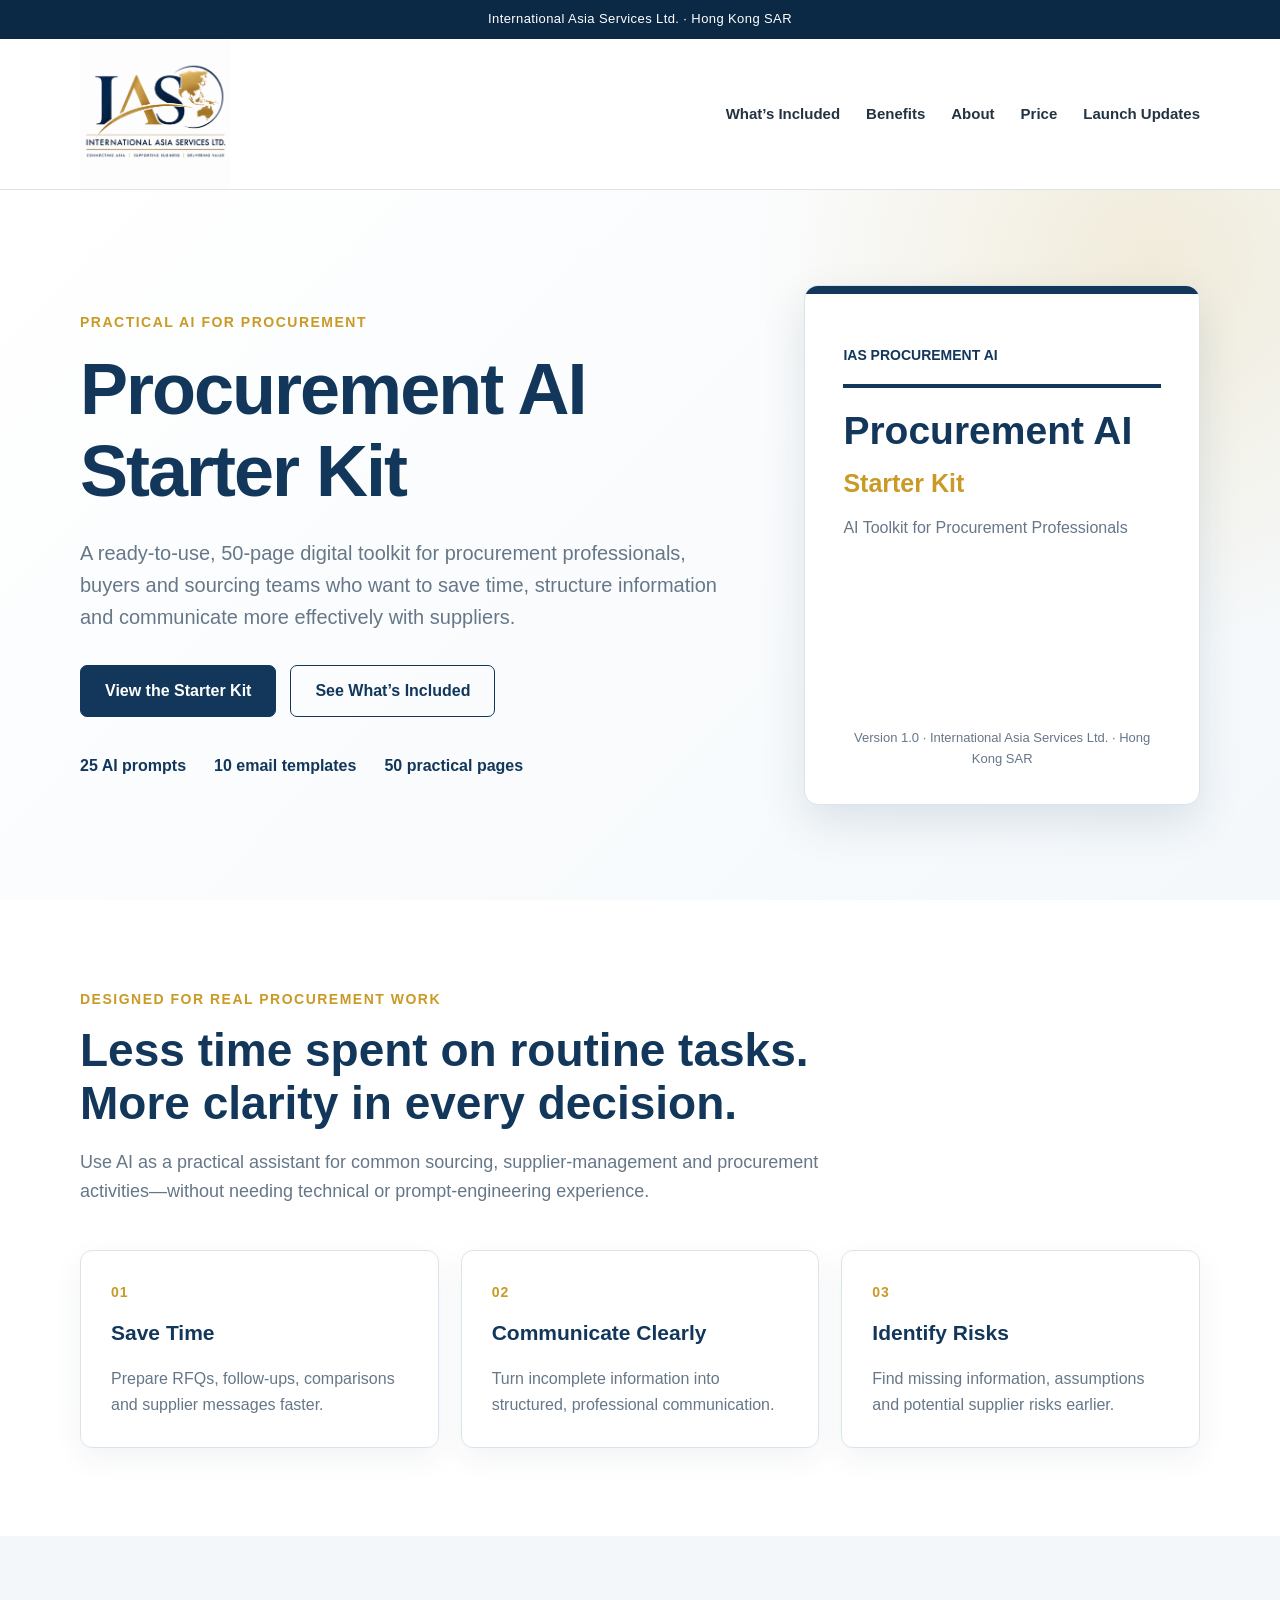
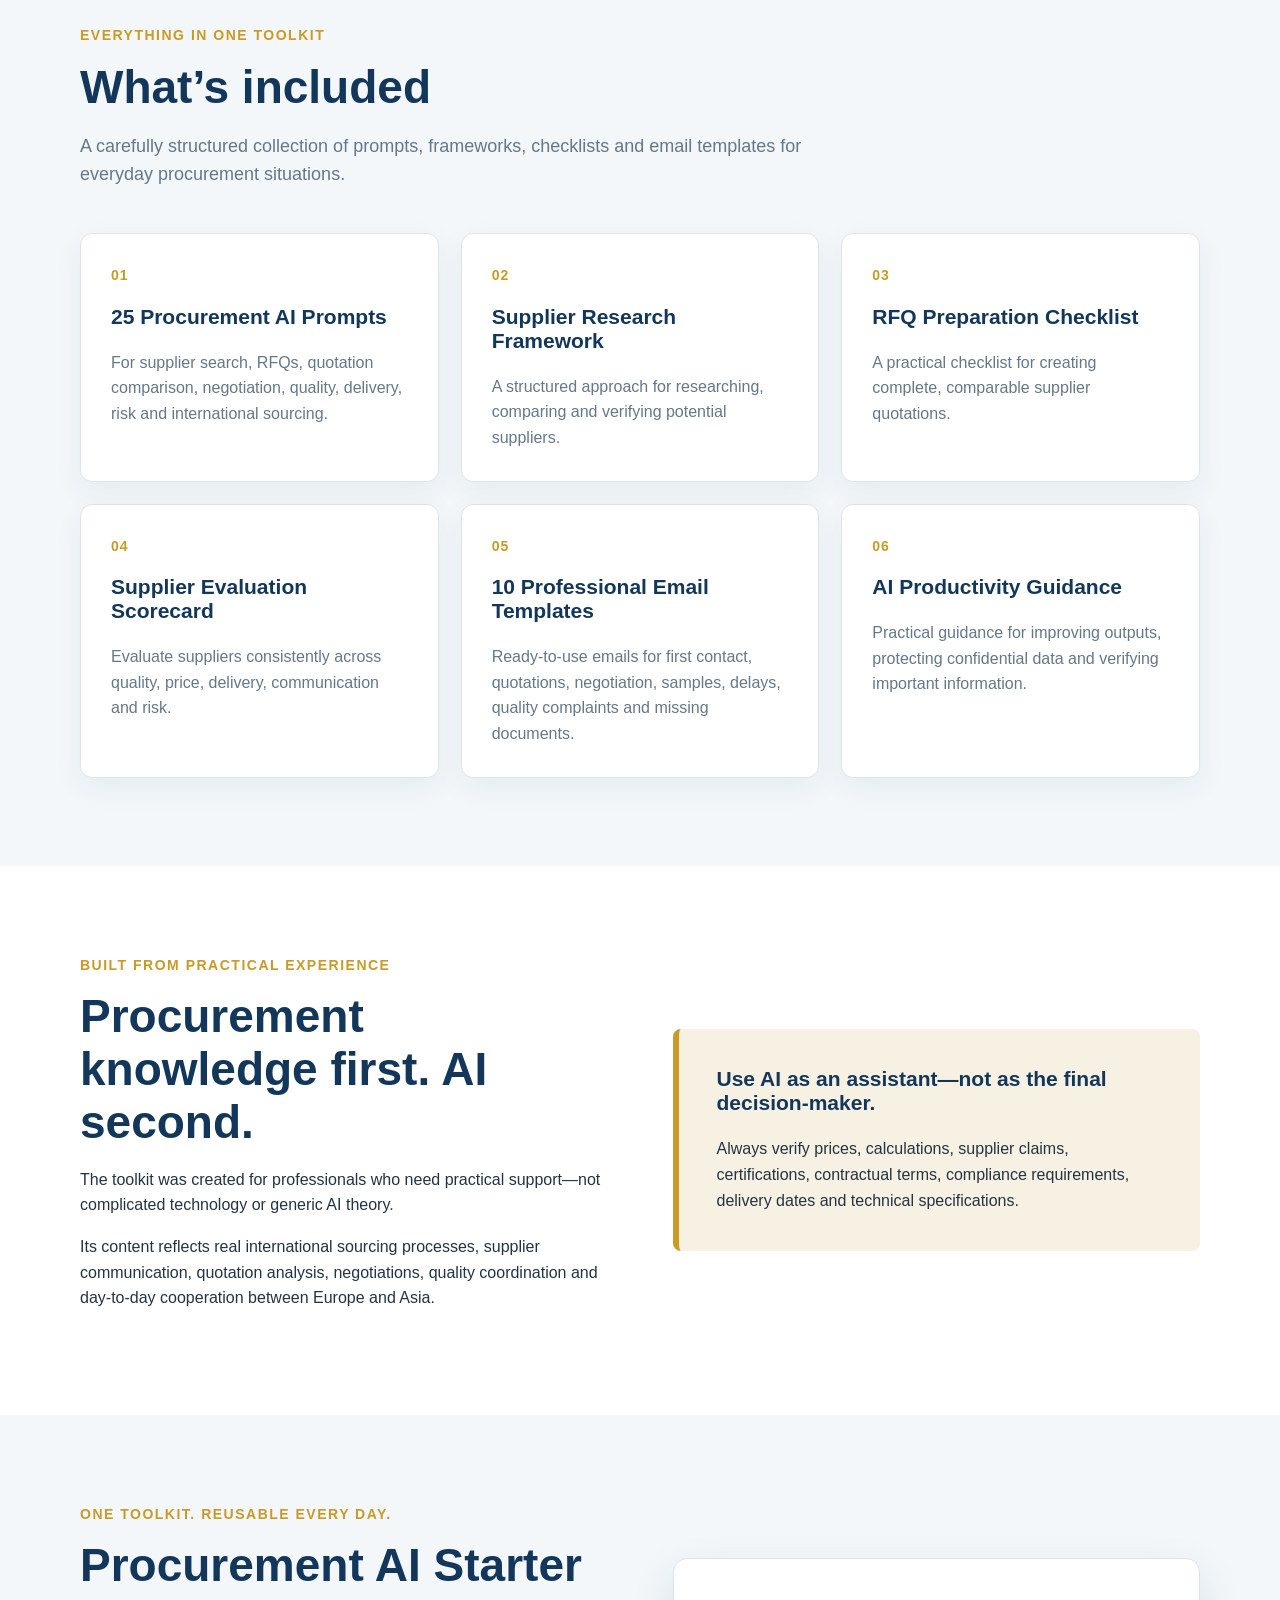
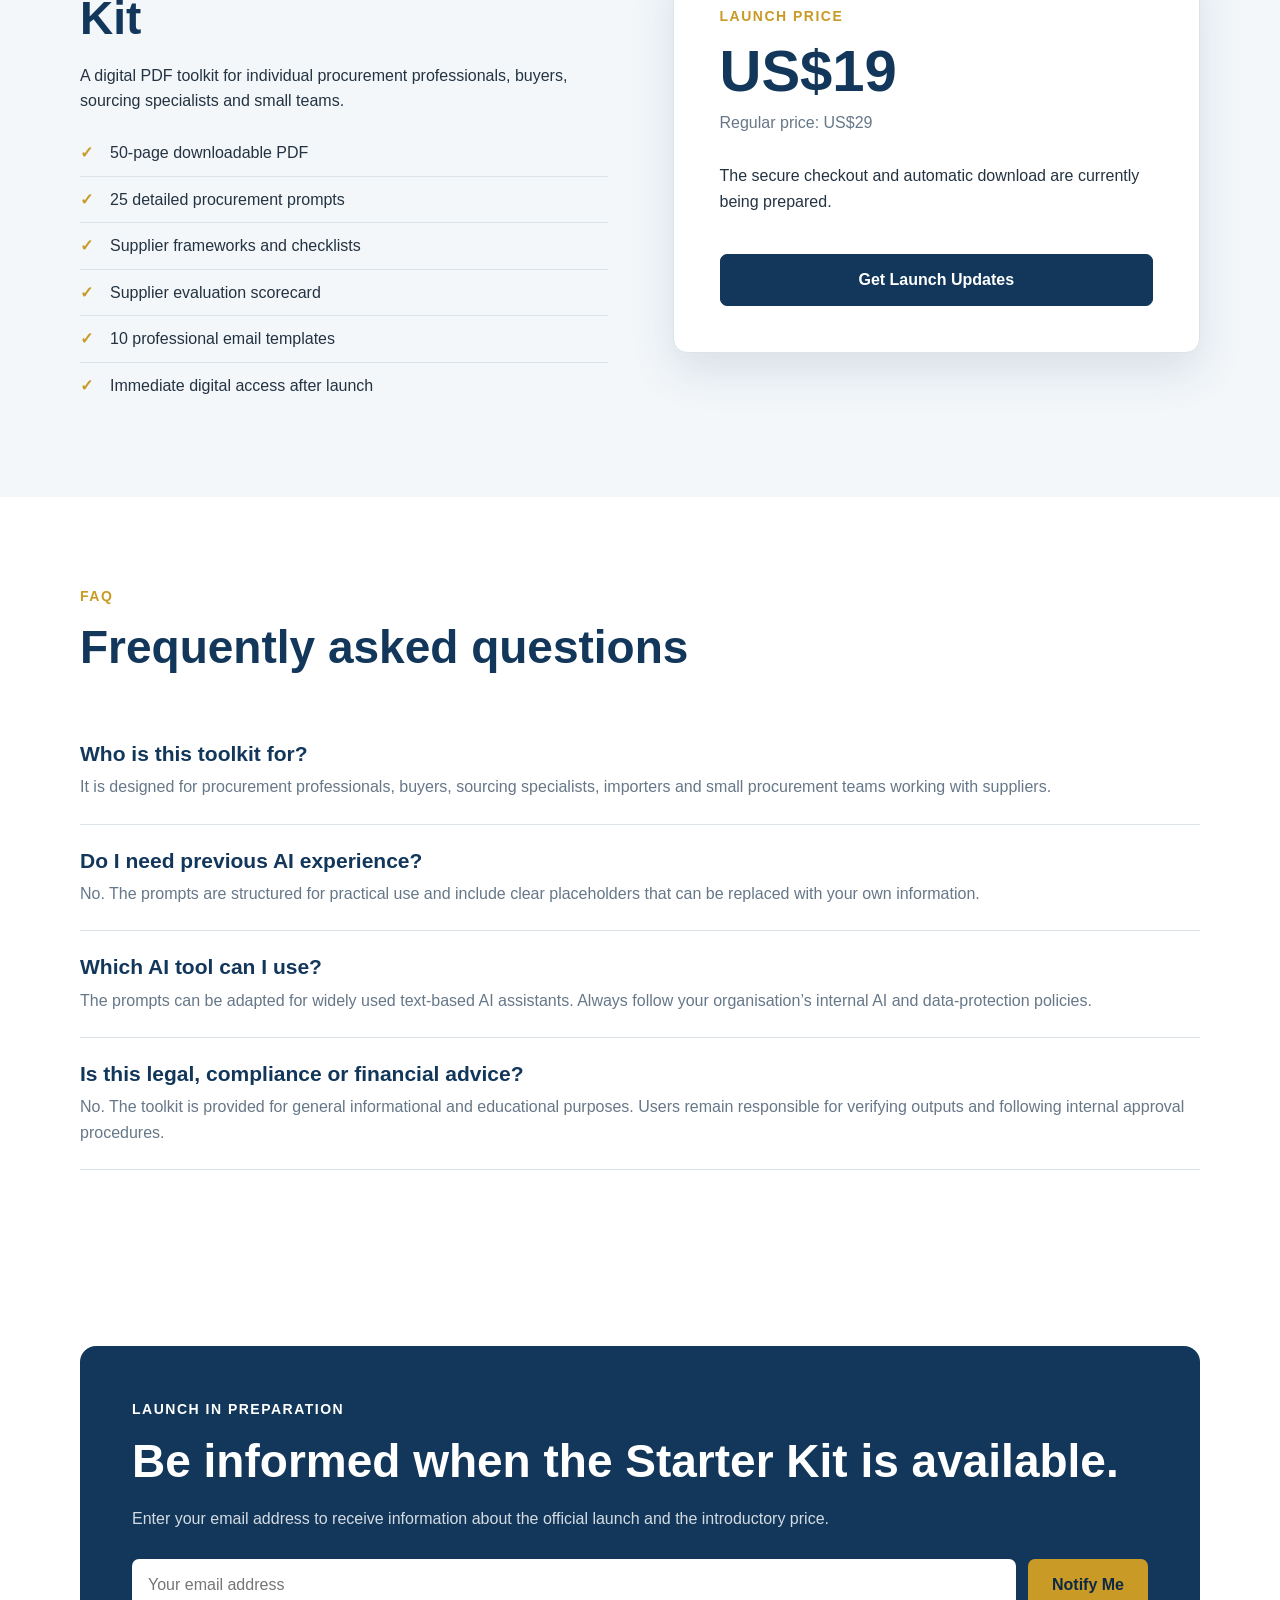
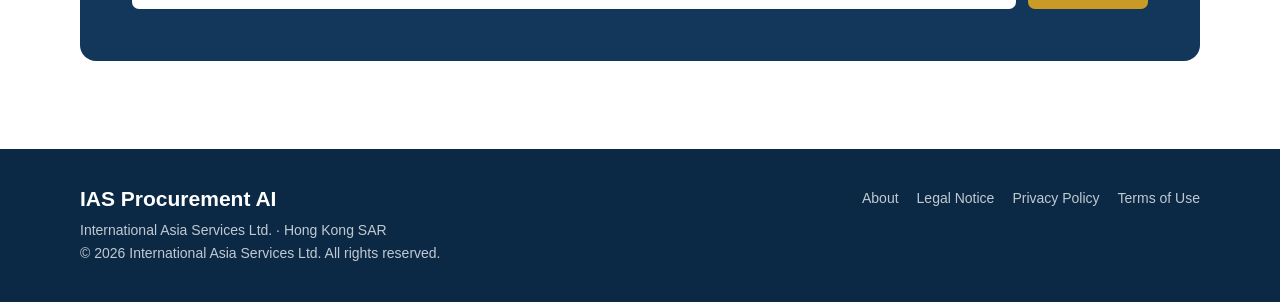
==== commit f1403709: "Change brand image height to auto" ====
--- a/index.html
+++ b/index.html
@@ -73,8 +73,7 @@
     .brand img {
   display: block;
   width: 150px;
-  height: 75px;
-  object-fit: contain;
+  height: auto;
     }
 
     .nav-links {
